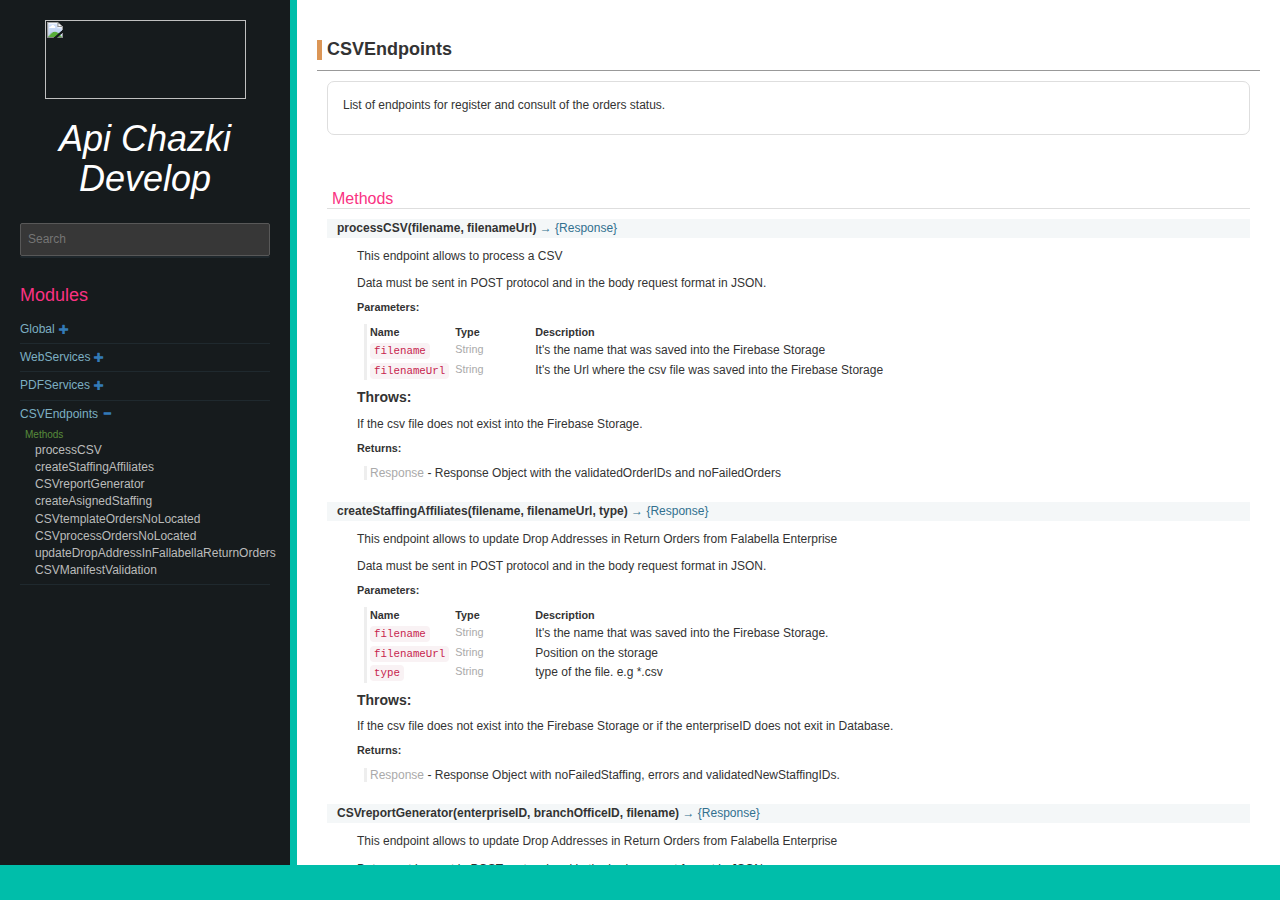
==== module-CSVEndpoints.html @ e9e4e04c "update documentation" ====
<!DOCTYPE html>
<html lang="en">
<head>
    <meta charset="utf-8">
    <title>Module: CSVEndpoints | Api Chazki Develop</title>

    <script src="scripts/prettify/prettify.js"> </script>
    <script src="scripts/prettify/lang-css.js"> </script>
    <!--[if lt IE 9]>
      <script src="//html5shiv.googlecode.com/svn/trunk/html5.js"></script>
    <![endif]-->
    <link type="text/css" rel="stylesheet" href="styles/bootstrap.min.css">
    <link type="text/css" rel="stylesheet" href="styles/prettify-jsdoc.css">
    <link type="text/css" rel="stylesheet" href="styles/prettify-tomorrow.css">
    <link type="text/css" rel="stylesheet" href="styles/tui-doc.css">

    
</head>
<body>
<nav class="lnb" id="lnb">
    <div class="logo" style="width: 201px; height: 79px">
        
            <img src="https://docs.chazki.com/images/logo.png" width="100%" height="100%">
        
    </div>
    <div class="title">
        <h1><a href="index.html" class="link">Api Chazki Develop</a></h1>
        
    </div>
    <div class="search-container" id="search-container">
        <input type="text" placeholder="Search">
        <ul></ul>
    </div>
    
    <div class="lnb-api hidden"><h3>Modules</h3><ul><li><a href="module-Global.html">Global</a><button type="button" class="hidden toggle-subnav btn btn-link">  <span class="glyphicon glyphicon-plus"></span></button><div class="hidden" id="module:Global_sub"><div class="member-type">Methods</div><ul class="inner"><li><a href="module-Global.html#~OrdersStatus">Orders Status</a></li><li><a href="module-Global.html#~WebHooksDocumentation">WebHooks Documentation</a></li></ul></div></li><li><a href="module-WebServices.html">WebServices</a><button type="button" class="hidden toggle-subnav btn btn-link">  <span class="glyphicon glyphicon-plus"></span></button><div class="hidden" id="module:WebServices_sub"><div class="member-type">Methods</div><ul class="inner"><li><a href="module-WebServices.html#~uploadClientOrders">uploadClientOrders</a></li><li><a href="module-WebServices.html#~fnTrackOrderChazkiPosition">fnTrackOrderChazkiPosition</a></li><li><a href="module-WebServices.html#~fnOrderHistorialPublic">fnOrderHistorialPublic</a></li><li><a href="module-WebServices.html#~fnOrderHistorialPrivate">fnOrderHistorialPrivate</a></li><li><a href="module-WebServices.html#~fnOrderImages">fnOrderImages</a></li></ul></div></li><li><a href="module-PDFServices.html">PDFServices</a><button type="button" class="hidden toggle-subnav btn btn-link">  <span class="glyphicon glyphicon-plus"></span></button><div class="hidden" id="module:PDFServices_sub"><div class="member-type">Methods</div><ul class="inner"><li><a href="module-PDFServices.html#~createPDFByOrders">createPDFByOrders</a></li></ul></div></li><li><a href="module-CSVEndpoints.html">CSVEndpoints</a><button type="button" class="hidden toggle-subnav btn btn-link">  <span class="glyphicon glyphicon-plus"></span></button><div class="hidden" id="module:CSVEndpoints_sub"><div class="member-type">Methods</div><ul class="inner"><li><a href="module-CSVEndpoints.html#~processCSV">processCSV</a></li><li><a href="module-CSVEndpoints.html#~createStaffingAffiliates">createStaffingAffiliates</a></li><li><a href="module-CSVEndpoints.html#~CSVreportGenerator">CSVreportGenerator</a></li><li><a href="module-CSVEndpoints.html#~createAsignedStaffing">createAsignedStaffing</a></li><li><a href="module-CSVEndpoints.html#~CSVtemplateOrdersNoLocated">CSVtemplateOrdersNoLocated</a></li><li><a href="module-CSVEndpoints.html#~CSVprocessOrdersNoLocated">CSVprocessOrdersNoLocated</a></li><li><a href="module-CSVEndpoints.html#~updateDropAddressInFallabellaReturnOrders">updateDropAddressInFallabellaReturnOrders</a></li><li><a href="module-CSVEndpoints.html#~CSVManifestValidation">CSVManifestValidation</a></li></ul></div></li></ul></div>
</nav>
<div id="resizer"></div>

<div class="main" id="main">
    




<section>

<header>
    
        <h2>CSVEndpoints</h2>
        
            
        
    
</header>

<article>
    
        <div class="container-overview">
        
            
                <div class="description"><script type="text/javascript" src="https://unpkg.com/mermaid@7.1.0/dist/mermaid.min.js"></script><p>List of endpoints for register and consult of the orders status.</p></div>
            

            
                

<dt>
    
</dt>
<dd>

    

    

    

    

    

    

    

    

    

    

    

    


<dl class="details">

    

    

    

    

    

    

    

    

    

    

    

    

    

    

    
</dl>


    

</dd>

            
        
        </div>
    

    

    

    

    

    

    

    

    
        <h3 class="subsection-title">Methods</h3>

        <dl>
                

<dt>
    
        <h4 class="name" id="~processCSV">
            
                processCSV<span class="signature">(filename, filenameUrl)</span><span class="type-signature"> &rarr; {Response}</span>
                
            
        </h4>

        
    
</dt>
<dd>

    
    <div class="description">
        <script type="text/javascript" src="https://unpkg.com/mermaid@7.1.0/dist/mermaid.min.js"></script><p>This endpoint allows to process a CSV</p>
<p>Data must be sent in POST protocol and in the body request format in JSON.</p>
    </div>
    

    

    

    

    
    <div class="container-params">
        <h5>Parameters:</h5>
        
<table class="params">
    <thead>
    <tr>
        
        <th>Name</th>
        

        <th>Type</th>

        

        

        <th class="last">Description</th>
    </tr>
    </thead>

    <tbody>
    

        <tr>
            
                <td class="name"><code>filename</code></td>
            

            <td class="type">
            
                
<span class="param-type">String</span>


            
            </td>

            

            

            <td class="description last"><p>It's the name that was saved into the Firebase Storage</p></td>
        </tr>

    

        <tr>
            
                <td class="name"><code>filenameUrl</code></td>
            

            <td class="type">
            
                
<span class="param-type">String</span>


            
            </td>

            

            

            <td class="description last"><p>It's the Url where the csv file was saved into the Firebase Storage</p></td>
        </tr>

    
    </tbody>
</table>

    </div>
    

    

    

    

    

    
    <h5>Throws:</h5>
    
            

    <div class="param-desc">
    
        <p>If the csv file does not exist into the Firebase Storage.</p>
    
    </div>


        

    
    <div class="container-returns">
        <h5>Returns:</h5>
        
                



<span class="param-type">Response</span>





- <p>Response Object with the validatedOrderIDs and noFailedOrders</p>




            
    </div>
    

    


<dl class="details">

    

    

    

    

    

    

    

    

    

    

    

    

    

    

    
</dl>


    

</dd>

            
                

<dt>
    
        <h4 class="name" id="~createStaffingAffiliates">
            
                createStaffingAffiliates<span class="signature">(filename, filenameUrl, type)</span><span class="type-signature"> &rarr; {Response}</span>
                
            
        </h4>

        
    
</dt>
<dd>

    
    <div class="description">
        <script type="text/javascript" src="https://unpkg.com/mermaid@7.1.0/dist/mermaid.min.js"></script><p>This endpoint allows to update Drop Addresses in Return Orders from Falabella Enterprise</p>
<p>Data must be sent in POST protocol and in the body request format in JSON.</p>
    </div>
    

    

    

    

    
    <div class="container-params">
        <h5>Parameters:</h5>
        
<table class="params">
    <thead>
    <tr>
        
        <th>Name</th>
        

        <th>Type</th>

        

        

        <th class="last">Description</th>
    </tr>
    </thead>

    <tbody>
    

        <tr>
            
                <td class="name"><code>filename</code></td>
            

            <td class="type">
            
                
<span class="param-type">String</span>


            
            </td>

            

            

            <td class="description last"><p>It's the name that was saved into the Firebase Storage.</p></td>
        </tr>

    

        <tr>
            
                <td class="name"><code>filenameUrl</code></td>
            

            <td class="type">
            
                
<span class="param-type">String</span>


            
            </td>

            

            

            <td class="description last"><p>Position on the storage</p></td>
        </tr>

    

        <tr>
            
                <td class="name"><code>type</code></td>
            

            <td class="type">
            
                
<span class="param-type">String</span>


            
            </td>

            

            

            <td class="description last"><p>type of the file. e.g *.csv</p></td>
        </tr>

    
    </tbody>
</table>

    </div>
    

    

    

    

    

    
    <h5>Throws:</h5>
    
            

    <div class="param-desc">
    
        <p>If the csv file does not exist into the Firebase Storage or if the enterpriseID does not exit in Database.</p>
    
    </div>


        

    
    <div class="container-returns">
        <h5>Returns:</h5>
        
                



<span class="param-type">Response</span>





- <p>Response Object with noFailedStaffing, errors and validatedNewStaffingIDs.</p>




            
    </div>
    

    


<dl class="details">

    

    

    

    

    

    

    

    

    

    

    

    

    

    

    
</dl>


    

</dd>

            
                

<dt>
    
        <h4 class="name" id="~CSVreportGenerator">
            
                CSVreportGenerator<span class="signature">(enterpriseID, branchOfficeID, filename)</span><span class="type-signature"> &rarr; {Response}</span>
                
            
        </h4>

        
    
</dt>
<dd>

    
    <div class="description">
        <script type="text/javascript" src="https://unpkg.com/mermaid@7.1.0/dist/mermaid.min.js"></script><p>This endpoint allows to update Drop Addresses in Return Orders from Falabella Enterprise</p>
<p>Data must be sent in POST protocol and in the body request format in JSON.</p>
    </div>
    

    

    

    

    
    <div class="container-params">
        <h5>Parameters:</h5>
        
<table class="params">
    <thead>
    <tr>
        
        <th>Name</th>
        

        <th>Type</th>

        

        

        <th class="last">Description</th>
    </tr>
    </thead>

    <tbody>
    

        <tr>
            
                <td class="name"><code>enterpriseID</code></td>
            

            <td class="type">
            
                
<span class="param-type">string</span>


            
            </td>

            

            

            <td class="description last"></td>
        </tr>

    

        <tr>
            
                <td class="name"><code>branchOfficeID</code></td>
            

            <td class="type">
            
                
<span class="param-type">String</span>


            
            </td>

            

            

            <td class="description last"></td>
        </tr>

    

        <tr>
            
                <td class="name"><code>filename</code></td>
            

            <td class="type">
            
                
<span class="param-type">String</span>


            
            </td>

            

            

            <td class="description last"><p>It's the name that was saved into the Firebase Storage.</p></td>
        </tr>

    
    </tbody>
</table>

    </div>
    

    

    

    

    

    
    <h5>Throws:</h5>
    
            

    <div class="param-desc">
    
        <p>If the csv file does not exist into the Firebase Storage or if the enterpriseID does not exit in Database.</p>
    
    </div>


        

    
    <div class="container-returns">
        <h5>Returns:</h5>
        
                



<span class="param-type">Response</span>





- <p>Response Object with contents and errors attributes.</p>




            
    </div>
    

    


<dl class="details">

    

    

    

    

    

    

    

    

    

    

    

    

    

    

    
</dl>


    
        <h5>Example</h5>
        
        <p class="code-caption"> Parameters sent inside the request body in JSON format</p>
    
    <pre class="prettyprint"><code>Parameters
{
     "idReport": "liquidationReport",
     "argsQuery":
       "startDate":"2020-11-01",
       "endDate":"2020-11-20",
       "enterprisesIDs": [3],
       "servicesIDs": [1,3,2,4,5,6,7],
       "statesIDsOrders": [176],
       "liquidationStatesIDs": [201]
     },
     "emailSendInfo": {
       "emails": ["anthony@chazki.com","antho.orr@gmail.com"],
       "subject": "Reporte de Liquidaciones"
     }
}
{
       "idReport": "affiliatesReport",
       "argsQuery":{
           "name": "",
           "documentNumber": "123",
           "dateExpirationLicence":"",
           "categoryVehicleID":[37,38],
           "statusAffiliateID": [83],
           "preAffiliate": false
           "userIDs": ["",""]
       },
       "emailSendInfo": {
           "emails": ["anthony@chazki.com"],
           "subject": "Reporte de afiliados"
       }
}
{
       "idReport": "serviceReport",
       "argsQuery":{
           "typeID":3,
           "packageSizeIDs":[1],
           "serviceIDs": [1,2,3]
       }
}</code></pre>

    

</dd>

            
                

<dt>
    
        <h4 class="name" id="~createAsignedStaffing">
            
                createAsignedStaffing<span class="signature">(enterpriseID, branchOfficeID, filename)</span><span class="type-signature"> &rarr; {Response}</span>
                
            
        </h4>

        
    
</dt>
<dd>

    
    <div class="description">
        <script type="text/javascript" src="https://unpkg.com/mermaid@7.1.0/dist/mermaid.min.js"></script><p>This endpoint allows to update Drop Addresses in Return Orders from Falabella Enterprise</p>
<p>Data must be sent in POST protocol and in the body request format in JSON.</p>
    </div>
    

    

    

    

    
    <div class="container-params">
        <h5>Parameters:</h5>
        
<table class="params">
    <thead>
    <tr>
        
        <th>Name</th>
        

        <th>Type</th>

        

        

        <th class="last">Description</th>
    </tr>
    </thead>

    <tbody>
    

        <tr>
            
                <td class="name"><code>enterpriseID</code></td>
            

            <td class="type">
            
                
<span class="param-type">string</span>


            
            </td>

            

            

            <td class="description last"></td>
        </tr>

    

        <tr>
            
                <td class="name"><code>branchOfficeID</code></td>
            

            <td class="type">
            
                
<span class="param-type">String</span>


            
            </td>

            

            

            <td class="description last"></td>
        </tr>

    

        <tr>
            
                <td class="name"><code>filename</code></td>
            

            <td class="type">
            
                
<span class="param-type">String</span>


            
            </td>

            

            

            <td class="description last"><p>It's the name that was saved into the Firebase Storage.</p></td>
        </tr>

    
    </tbody>
</table>

    </div>
    

    

    

    

    

    
    <h5>Throws:</h5>
    
            

    <div class="param-desc">
    
        <p>If the csv file does not exist into the Firebase Storage or if the enterpriseID does not exit in Database.</p>
    
    </div>


        

    
    <div class="container-returns">
        <h5>Returns:</h5>
        
                



<span class="param-type">Response</span>





- <p>Response Object with contents and errors attributes.</p>




            
    </div>
    

    


<dl class="details">

    

    

    

    

    

    

    

    

    

    

    

    

    

    

    
</dl>


    

</dd>

            
                

<dt>
    
        <h4 class="name" id="~CSVtemplateOrdersNoLocated">
            
                CSVtemplateOrdersNoLocated<span class="signature">(ordersIDs, filters, filename, filenameUrl, enterpriseID)</span><span class="type-signature"> &rarr; {Response}</span>
                
            
        </h4>

        
    
</dt>
<dd>

    
    <div class="description">
        <script type="text/javascript" src="https://unpkg.com/mermaid@7.1.0/dist/mermaid.min.js"></script><p>This endpoint allows to update Drop Addresses in Return Orders from Falabella Enterprise</p>
<p>Data must be sent in POST protocol and in the body request format in JSON.</p>
    </div>
    

    

    

    

    
    <div class="container-params">
        <h5>Parameters:</h5>
        
<table class="params">
    <thead>
    <tr>
        
        <th>Name</th>
        

        <th>Type</th>

        

        

        <th class="last">Description</th>
    </tr>
    </thead>

    <tbody>
    

        <tr>
            
                <td class="name"><code>ordersIDs</code></td>
            

            <td class="type">
            
                
<span class="param-type">String</span>


            
            </td>

            

            

            <td class="description last"><p>send if you don't have a filename csv</p></td>
        </tr>

    

        <tr>
            
                <td class="name"><code>filters</code></td>
            

            <td class="type">
            
                
<span class="param-type">Array.&lt;Object></span>


            
            </td>

            

            

            <td class="description last"><p>Object that contains filters to find Orders No located</p>
                <h6>Properties</h6>
                
<table class="params">
    <thead>
    <tr>
        
        <th>Name</th>
        

        <th>Type</th>

        
        <th>Attributes</th>
        

        

        <th class="last">Description</th>
    </tr>
    </thead>

    <tbody>
    

        <tr>
            
                <td class="name"><code>enterpriseID</code></td>
            

            <td class="type">
            
                
<span class="param-type">Array.&lt;String></span>


            
            </td>

            
                <td class="attributes">
                
                    &lt;optional><br>
                

                

                
                </td>
            

            

            <td class="description last"></td>
        </tr>

    

        <tr>
            
                <td class="name"><code>trackCode</code></td>
            

            <td class="type">
            
                
<span class="param-type">Array.&lt;String></span>


            
            </td>

            
                <td class="attributes">
                
                    &lt;optional><br>
                

                

                
                </td>
            

            

            <td class="description last"></td>
        </tr>

    

        <tr>
            
                <td class="name"><code>cityID</code></td>
            

            <td class="type">
            
                
<span class="param-type">Array.&lt;String></span>


            
            </td>

            
                <td class="attributes">
                
                    &lt;optional><br>
                

                

                
                </td>
            

            

            <td class="description last"></td>
        </tr>

    

        <tr>
            
                <td class="name"><code>rangeDate</code></td>
            

            <td class="type">
            
                
<span class="param-type">Array.&lt;String></span>


            
            </td>

            
                <td class="attributes">
                
                    &lt;optional><br>
                

                

                
                </td>
            

            

            <td class="description last"></td>
        </tr>

    
    </tbody>
</table>

            </td>
        </tr>

    

        <tr>
            
                <td class="name"><code>filename</code></td>
            

            <td class="type">
            
                
<span class="param-type">String</span>


            
            </td>

            

            

            <td class="description last"><p>It's the name that was saved into the Firebase Storage.</p></td>
        </tr>

    

        <tr>
            
                <td class="name"><code>filenameUrl</code></td>
            

            <td class="type">
            
                
<span class="param-type">String</span>


            
            </td>

            

            

            <td class="description last"><p>Position on the storage</p></td>
        </tr>

    

        <tr>
            
                <td class="name"><code>enterpriseID</code></td>
            

            <td class="type">
            
                
<span class="param-type">String</span>


            
            </td>

            

            

            <td class="description last"><p>It's the enterprise identificator as a known code.</p></td>
        </tr>

    
    </tbody>
</table>

    </div>
    

    

    

    

    

    
    <h5>Throws:</h5>
    
            

    <div class="param-desc">
    
        <p>If the csv file does not exist into the Firebase Storage or if the enterpriseID does not exit in Database.</p>
    
    </div>


        

    
    <div class="container-returns">
        <h5>Returns:</h5>
        
                



<span class="param-type">Response</span>





- <p>Response Object with an urlTemplate field and status response.</p>




            
    </div>
    

    


<dl class="details">

    

    

    

    

    

    

    

    

    

    

    

    

    

    

    
</dl>


    

</dd>

            
                

<dt>
    
        <h4 class="name" id="~CSVprocessOrdersNoLocated">
            
                CSVprocessOrdersNoLocated<span class="signature">(ordersIDs, filters, filename, filenameUrl, enterpriseID)</span><span class="type-signature"> &rarr; {Response}</span>
                
            
        </h4>

        
    
</dt>
<dd>

    
    <div class="description">
        <script type="text/javascript" src="https://unpkg.com/mermaid@7.1.0/dist/mermaid.min.js"></script><p>This endpoint allows to update Drop Addresses in Return Orders from Falabella Enterprise</p>
<p>Data must be sent in POST protocol and in the body request format in JSON.</p>
    </div>
    

    

    

    

    
    <div class="container-params">
        <h5>Parameters:</h5>
        
<table class="params">
    <thead>
    <tr>
        
        <th>Name</th>
        

        <th>Type</th>

        

        

        <th class="last">Description</th>
    </tr>
    </thead>

    <tbody>
    

        <tr>
            
                <td class="name"><code>ordersIDs</code></td>
            

            <td class="type">
            
                
<span class="param-type">String</span>


            
            </td>

            

            

            <td class="description last"><p>send if you don't have a filename csv</p></td>
        </tr>

    

        <tr>
            
                <td class="name"><code>filters</code></td>
            

            <td class="type">
            
                
<span class="param-type">Array.&lt;Object></span>


            
            </td>

            

            

            <td class="description last"><p>Object that contains filters to find Orders No located</p>
                <h6>Properties</h6>
                
<table class="params">
    <thead>
    <tr>
        
        <th>Name</th>
        

        <th>Type</th>

        
        <th>Attributes</th>
        

        

        <th class="last">Description</th>
    </tr>
    </thead>

    <tbody>
    

        <tr>
            
                <td class="name"><code>enterpriseID</code></td>
            

            <td class="type">
            
                
<span class="param-type">Array.&lt;String></span>


            
            </td>

            
                <td class="attributes">
                
                    &lt;optional><br>
                

                

                
                </td>
            

            

            <td class="description last"></td>
        </tr>

    

        <tr>
            
                <td class="name"><code>trackCode</code></td>
            

            <td class="type">
            
                
<span class="param-type">Array.&lt;String></span>


            
            </td>

            
                <td class="attributes">
                
                    &lt;optional><br>
                

                

                
                </td>
            

            

            <td class="description last"></td>
        </tr>

    

        <tr>
            
                <td class="name"><code>cityID</code></td>
            

            <td class="type">
            
                
<span class="param-type">Array.&lt;String></span>


            
            </td>

            
                <td class="attributes">
                
                    &lt;optional><br>
                

                

                
                </td>
            

            

            <td class="description last"></td>
        </tr>

    

        <tr>
            
                <td class="name"><code>rangeDate</code></td>
            

            <td class="type">
            
                
<span class="param-type">Array.&lt;String></span>


            
            </td>

            
                <td class="attributes">
                
                    &lt;optional><br>
                

                

                
                </td>
            

            

            <td class="description last"></td>
        </tr>

    
    </tbody>
</table>

            </td>
        </tr>

    

        <tr>
            
                <td class="name"><code>filename</code></td>
            

            <td class="type">
            
                
<span class="param-type">String</span>


            
            </td>

            

            

            <td class="description last"><p>It's the name that was saved into the Firebase Storage.</p></td>
        </tr>

    

        <tr>
            
                <td class="name"><code>filenameUrl</code></td>
            

            <td class="type">
            
                
<span class="param-type">String</span>


            
            </td>

            

            

            <td class="description last"><p>Position on the storage</p></td>
        </tr>

    

        <tr>
            
                <td class="name"><code>enterpriseID</code></td>
            

            <td class="type">
            
                
<span class="param-type">String</span>


            
            </td>

            

            

            <td class="description last"><p>It's the enterprise identificator as a known code.</p></td>
        </tr>

    
    </tbody>
</table>

    </div>
    

    

    

    

    

    
    <h5>Throws:</h5>
    
            

    <div class="param-desc">
    
        <p>If the csv file does not exist into the Firebase Storage or if the enterpriseID does not exit in Database.</p>
    
    </div>


        

    
    <div class="container-returns">
        <h5>Returns:</h5>
        
                



<span class="param-type">Response</span>





- <p>Response Object with an array that contains ordersCreatedID and noFailedOrders.</p>




            
    </div>
    

    


<dl class="details">

    

    

    

    

    

    

    

    

    

    

    

    

    

    

    
</dl>


    

</dd>

            
                

<dt>
    
        <h4 class="name" id="~updateDropAddressInFallabellaReturnOrders">
            
                updateDropAddressInFallabellaReturnOrders<span class="signature">(filename, filenameUrl)</span><span class="type-signature"> &rarr; {Response}</span>
                
            
        </h4>

        
    
</dt>
<dd>

    
    <div class="description">
        <script type="text/javascript" src="https://unpkg.com/mermaid@7.1.0/dist/mermaid.min.js"></script><p>This endpoint allows to update Drop Addresses in Return Orders from Falabella Enterprise</p>
<p>Data must be sent in POST protocol and in the body request format in JSON.  The csv file must had been saved with an extra column as &quot;CODIGO ALMACEN&quot; so the BranchCode.</p>
    </div>
    

    

    

    

    
    <div class="container-params">
        <h5>Parameters:</h5>
        
<table class="params">
    <thead>
    <tr>
        
        <th>Name</th>
        

        <th>Type</th>

        

        

        <th class="last">Description</th>
    </tr>
    </thead>

    <tbody>
    

        <tr>
            
                <td class="name"><code>filename</code></td>
            

            <td class="type">
            
                
<span class="param-type">String</span>


            
            </td>

            

            

            <td class="description last"><p>It's the name that was saved into the Firebase Storage.</p></td>
        </tr>

    

        <tr>
            
                <td class="name"><code>filenameUrl</code></td>
            

            <td class="type">
            
                
<span class="param-type">String</span>


            
            </td>

            

            

            <td class="description last"><p>Position on the storage</p></td>
        </tr>

    
    </tbody>
</table>

    </div>
    

    

    

    

    

    
    <h5>Throws:</h5>
    
            

    <div class="param-desc">
    
        <p>If the csv file does not exist into the Firebase Storage.</p>
    
    </div>


        

    
    <div class="container-returns">
        <h5>Returns:</h5>
        
                



<span class="param-type">Response</span>





- <p>Response Object with an array with validatedOrderTrackCodes and the number of the ordersUpdated</p>




            
    </div>
    

    


<dl class="details">

    

    

    

    

    

    

    

    

    

    

    

    

    

    

    
</dl>


    

</dd>

            
                

<dt>
    
        <h4 class="name" id="~CSVManifestValidation">
            
                CSVManifestValidation<span class="signature">(filename, filenameUrl, enterpriseID)</span><span class="type-signature"> &rarr; {Response}</span>
                
            
        </h4>

        
    
</dt>
<dd>

    
    <div class="description">
        <script type="text/javascript" src="https://unpkg.com/mermaid@7.1.0/dist/mermaid.min.js"></script><p>This endpoint allows to update Drop Addresses in Return Orders from Falabella Enterprise</p>
<p>Data must be sent in POST protocol and in the body request format in JSON.</p>
    </div>
    

    

    

    

    
    <div class="container-params">
        <h5>Parameters:</h5>
        
<table class="params">
    <thead>
    <tr>
        
        <th>Name</th>
        

        <th>Type</th>

        

        

        <th class="last">Description</th>
    </tr>
    </thead>

    <tbody>
    

        <tr>
            
                <td class="name"><code>filename</code></td>
            

            <td class="type">
            
                
<span class="param-type">String</span>


            
            </td>

            

            

            <td class="description last"><p>It's the name that was saved into the Firebase Storage.</p></td>
        </tr>

    

        <tr>
            
                <td class="name"><code>filenameUrl</code></td>
            

            <td class="type">
            
                
<span class="param-type">String</span>


            
            </td>

            

            

            <td class="description last"><p>Position on the storage</p></td>
        </tr>

    

        <tr>
            
                <td class="name"><code>enterpriseID</code></td>
            

            <td class="type">
            
                
<span class="param-type">String</span>


            
            </td>

            

            

            <td class="description last"><p>It's the enterprise identificator know as an known code</p></td>
        </tr>

    
    </tbody>
</table>

    </div>
    

    

    

    

    

    
    <h5>Throws:</h5>
    
            

    <div class="param-desc">
    
        <p>If the csv file does not exist into the Firebase Storage or if the enterpriseID does not exit in Database</p>
    
    </div>


        

    
    <div class="container-returns">
        <h5>Returns:</h5>
        
                



<span class="param-type">Response</span>





- <p>Response Object with an array with validatedOrderTrackCodes and the number of the ordersUpdated</p>




            
    </div>
    

    


<dl class="details">

    

    

    

    

    

    

    

    

    

    

    

    

    

    

    
</dl>


    

</dd>

            </dl>
    

    

    
</article>

</section>




</div>

<footer>
    <div class="footer-text"> </div>
</footer>
<script>prettyPrint();</script>
<script src="scripts/jquery.min.js"></script>
<script src="scripts/tui-doc.js"></script>
<script src="scripts/linenumber.js"></script>

    <script>
        var id = 'module:CSVEndpoints_sub'.replace(/"/g, '_');
        var selectedApi = document.getElementById(id); // do not use jquery selector
        var $selectedApi = $(selectedApi);

        $selectedApi.removeClass('hidden');
        $selectedApi.parent().find('.glyphicon').removeClass('glyphicon-plus').addClass('glyphicon-minus');
        showLnbApi();
    </script>

</body>
</html>
---- styles/prettify-jsdoc.css ----
/* JSDoc prettify.js theme */

/* plain text */
.pln {
  color: #000000;
  font-weight: normal;
  font-style: normal;
}

/* string content */
.str {
  color: #006400;
  font-weight: normal;
  font-style: normal;
}

/* a keyword */
.kwd {
  color: #000000;
  font-weight: bold;
  font-style: normal;
}

/* a comment */
.com {
  font-weight: normal;
  font-style: italic;
}

/* a type name */
.typ {
  color: #000000;
  font-weight: normal;
  font-style: normal;
}

/* a literal value */
.lit {
  color: #006400;
  font-weight: normal;
  font-style: normal;
}

/* punctuation */
.pun {
  color: #000000;
  font-weight: bold;
  font-style: normal;
}

/* lisp open bracket */
.opn {
  color: #000000;
  font-weight: bold;
  font-style: normal;
}

/* lisp close bracket */
.clo {
  color: #000000;
  font-weight: bold;
  font-style: normal;
}

/* a markup tag name */
.tag {
  color: #006400;
  font-weight: normal;
  font-style: normal;
}

/* a markup attribute name */
.atn {
  color: #006400;
  font-weight: normal;
  font-style: normal;
}

/* a markup attribute value */
.atv {
  color: #006400;
  font-weight: normal;
  font-style: normal;
}

/* a declaration */
.dec {
  color: #000000;
  font-weight: bold;
  font-style: normal;
}

/* a variable name */
.var {
  color: #000000;
  font-weight: normal;
  font-style: normal;
}

/* a function name */
.fun {
  color: #000000;
  font-weight: bold;
  font-style: normal;
}

/* Specify class=linenums on a pre to get line numbering */
ol.linenums {
  margin-top: 0;
  margin-bottom: 0;
}
---- styles/prettify-tomorrow.css ----
/* Tomorrow Theme */
/* Original theme - https://github.com/chriskempson/tomorrow-theme */
/* Pretty printing styles. Used with prettify.js. */
/* SPAN elements with the classes below are added by prettyprint. */
/* plain text */
.pln {
  color: #4d4d4c; }

@media screen {
  /* string content */
  .str {
    color: #718c00; }

  /* a keyword */
  .kwd {
    color: #8959a8; }

  /* a comment */
  .com {
    color: #8e908c; }

  /* a type name */
  .typ {
    color: #4271ae; }

  /* a literal value */
  .lit {
    color: #f5871f; }

  /* punctuation */
  .pun {
    color: #4d4d4c; }

  /* lisp open bracket */
  .opn {
    color: #4d4d4c; }

  /* lisp close bracket */
  .clo {
    color: #4d4d4c; }

  /* a markup tag name */
  .tag {
    color: #c82829; }

  /* a markup attribute name */
  .atn {
    color: #f5871f; }

  /* a markup attribute value */
  .atv {
    color: #3e999f; }

  /* a declaration */
  .dec {
    color: #f5871f; }

  /* a variable name */
  .var {
    color: #c82829; }

  /* a function name */
  .fun {
    color: #4271ae; } }
/* Use higher contrast and text-weight for printable form. */
@media print, projection {
  .str {
    color: #060; }

  .kwd {
    color: #006;
    font-weight: bold; }

  .com {
    color: #600;
    font-style: italic; }

  .typ {
    color: #404;
    font-weight: bold; }

  .lit {
    color: #044; }

  .pun, .opn, .clo {
    color: #440; }

  .tag {
    color: #006;
    font-weight: bold; }

  .atn {
    color: #404; }

  .atv {
    color: #060; } }
/* Style */
/*
pre.prettyprint {
  background: white;
  font-family: Consolas, Monaco, 'Andale Mono', monospace;
  font-size: 12px;
  line-height: 1.5;
  border: 1px solid #ccc;
  padding: 10px; }
*/

/* Specify class=linenums on a pre to get line numbering */
ol.linenums {
  margin-top: 0;
  margin-bottom: 0; }

/* IE indents via margin-left */
li.L0,
li.L1,
li.L2,
li.L3,
li.L4,
li.L5,
li.L6,
li.L7,
li.L8,
li.L9 {
  /* */ }

/* Alternate shading for lines */
li.L1,
li.L3,
li.L5,
li.L7,
li.L9 {
  /* */ }
---- styles/tui-doc.css ----
body {
    font-size: 12px;
    font-family: Helvetica Neue, Helvetica, Arial, Malgun gothic, '돋움', AppleSDGothicNeo;
}
ul, ol, li {list-style:none; padding-left:0; margin-left:0;}

/* Navigation - LNB */
.lnb {
    width: 290px;
    position: absolute;
    bottom: 30px;
    top: 0;
    overflow: auto;
    left: 0;
    background-color: #161b1d;
    padding: 0 20px;
}
.lnb .logo {
    height: 13px;
    margin: 20px auto 0;
}
.lnb .title {
    text-align: center;
    padding: 0 0 15px;
}
.lnb .title .link {
    color: #fff;
    font-style: italic;
}
.lnb h3 {
    font-size: 1.5em;
    color: #fa3282;
}
.lnb h3 a {
    color: #fa3282;
}
.lnb h3 a:hover {
    color: #9a3282;
}
.lnb .lnb-api li,
.lnb .lnb-examples li {
    padding-top: 5px;
    padding-bottom: 5px;
    border-bottom: 1px solid #1f292e;
}
.lnb .lnb-api h3 a {
    color: #fa3282;
}
.lnb .lnb-api h3 a:hover {
    color: #fa3282;
    text-decoration: underline;
}
.lnb .lnb-api a,
.lnb .lnb-examples a {
    color: #7cafc2;
}
.lnb .lnb-api a:hover,
.lnb .lnb-examples a:hover {
    color: #a3cfdf;
}
.lnb .lnb-api .toggle-subnav {
    padding: 0 3px;
    margin-bottom: 0;
}
.lnb .lnb-api .toggle-subnav:focus {
    outline: 0;
}
.lnb .lnb-api .toggle-subnav {
    font-size: 10px;
}
.lnb .member-type {
    margin-top: 5px;
    margin-left: 5px;
    color: #568c3b;
    font-weight: normal;
    font-size: 10px;
    cursor: text;
}
.lnb .inner li {
    margin-left: 15px;
    border-bottom: 0;
    padding-top: 0;
    padding-bottom: 0;
    color: #bbb;
}
.lnb .inner a {
    color: #bbb;
}
.lnb .inner a:hover {
    color: #eee;
}

.lnb .version {
    color: #aaa;
    font-size: 1.2em;
}

/* LNB-TAB */
.lnb-tab {
    text-align: center;
    text-decoration: none;
}
.lnb-tab li {
    display: inline-block;
    padding-top: 15px;
}
.lnb-tab li a {
    color: #aaa;
    font-size: 0.9em;
}
.lnb-tab li.selected a {
    color: #fff;
    font-size: 1em;
}
.lnb-tab li+li a h4:before {
    content: "\007C";
    display: inline-block;
    color: #999;
    padding: 0 10px;
}

/* MAIN-CONTENT */
.main {
    padding: 20px;
    left: 297px;
    right: 0;
    top: 0;
    bottom: 0;
    position: absolute;
    overflow: auto;
    margin-bottom: 35px;
}
.main article ol,
.main article ul {
    margin-left: 15px;
}
.main section header {
    padding-top: 0;
    border-bottom: 1px solid #999;
}
.main section header h2 {
    font-size:18px;
    font-weight:bold;
    padding-left : 5px;
    border-left: 5px solid #dc9656;
}
.main section article {
    padding: 10px;
}
.main section article .container-overview {
    padding: 15px 15px 0 15px;
    border: 1px solid #dedede;
    border-radius: 7px;
}
.main section article h3.subsection-title {
    font-size:16px;
    color: #fa3282;
    padding:35px 0 0 5px;
    border-bottom: 1px solid #dedede;
}
.main section article dl h4 {
    font-size: 12px;
    font-weight: bold;
}
.main section article dl h4 .signature {
    font-size: 9pt;
}
.main section article dl h4 .type-signature {
    font-size: 9pt;
    color: #31708f;
    font-weight: normal;
}
.main section article dl dt .name {
    padding: 3px 10px;
    background-color: #f4f7f8;
}
.main section article dl dd {
    padding: 0 30px;
}
.main section article dl dd h5{
    font-weight: bold;
}
.main section article .container-source {
    margin: -15px -15px 3px 0;
    font-weight: normal;
    font-size: 8pt;
    text-align: right;
    padding-right: 10px;
}
.main section article .container-returns {
    margin-bottom: 7px;
}
.main section article .container-returns span,
.main section article .container-params table {
    border-left: 3px solid #eee;
    margin-left: 7px;
    padding-left: 3px;
    margin-bottom: 5px;
}
.main section article .container-returns p {
    display: inline;
}
.main section article .container-properties h5,
.main section article .container-returns h5,
.main section article .container-params h5,
.main section article table th,
.main section article table td.type,
.main section article table td.attributes {
    font-family: Verdana, sans-serif;
    font-size: 90%;
}
.main section article table,
.main section article table th,
.main section article table td {
    font-family: Verdana, sans-serif;
    vertical-align: top;
    border: 0;
    padding: 1px 3px;
}
.main section article table td.name{
    max-width: 300px;
    min-width: 80px;
    word-break: break-all;
}
.main section article table td.type,
.main section article table td.attributes,
.main section article table td.default {
    max-width: 120px;
    min-width: 80px;
    word-break: break-all;
}
.main section article table td.type,
.main section article table td.attributes {
    color: #aaa;
}
.main section article table td p {
    padding: 0;
    margin: 0;
}
.main section article table td h6 {
    padding: 0 0 0 3px;
    margin: 3px 0 0 3px;
    font-size: 85%;
}
.main section article .container-properties table.props {
    margin-top: -3px;
}
.main .main-content article {
    padding:0;
}
.main .container-overview,
.main .main-datail {
    overflow: hidden;
}
.main .main-detail .tag-source {
    float:left;
    display:none;
}
.main .main-detail .tag-author {
    float:left;
}
.main .main-detail .tag-author a {
    color:#181818;
    font-size:11px;
    text-decoration:none;
}
.linenums li.selected {
    background: #faebd7;
}
.iinenums .number {
    color: #777;
    display: inline-block;
    width: 40px;
}

/* FOOTER */
footer {
    padding-top: 3px;
    line-height: 35px;
    height: 35px;
    position: fixed;
    width: 100%;
    bottom: 0;
    background-color: #00beaa;
    color: #ebf8ff;
    text-align: center;
}

/* README*/
.readme {
    font-size: 14px;
}
.readme p,
.readme ul,
.readme ol {
    padding: 3px 0 3px 5px;
}
.readme li {
    list-style: initial;
}
.readme img {
    max-width: 100%;
}
.readme h1 {
    font-size:24px;
    font-weight:normal;
    padding: 10px 0 5px 0;
    border-bottom: 1px solid #428bca;
}
.readme pre {
    margin: 15px 3px;
}
.readme li p {
    padding: 10px 0;
    color: #333;
}
.readme p a {
    color:#c7254e;
}
.readme h2 {
    padding-bottom: 3px;
    border-bottom: 1px solid #dedede;
    font-size: 22px;
}
.readme h3 {
    font-size: 20px;
    padding-bottom: 3px;
}

.readme h4 {
    font-size: 18px;
}
.readme h5 {
    font-size: 16px;
}
.readme h6 {
    font-size: 15px;
}
.readme table {
    margin: 5px 30px 20px;
}
.readme table th,
.readme table td {
    padding: 2px 20px 2px 5px;
    border-bottom: 1px solid #dedede;
}
.readme section header h2 {
    font-size:20px;
    padding-left:10px;
    border-left:5px solid #fa3282;
}
.readme section .container-overview {
    color:#333;
    border-radius: 2px;
    border:1px solid #dedede;
    padding:15px 15px 10px;
}
.readme section .container-overview .description {
    color:#666;
}
.readme section .container-overview dt {float:left; }
.readme section .container-overview dd {float:left; margin-left:10px; }
.readme blockquote {
    padding: inherit;
    margin: inherit;
    font-size: inherit;
    color: #777;
}

/* Search box */
.search-container {
    position: relative;
    padding-bottom: 10px;
}
.search-container input {
    padding: 7px;
    width: 100%;
    color: #aaa;
    border: 1px solid #585858;
    background-color: #373737;
    border-radius: 2px;
}
.search-container a {
    color: #fff;
}
.search-container strong {
    color: pink;
    font-weight: normal;
}
.search-container ul {
    font-size: 13px;
    position: absolute;
    width: 100%;
    background-color: #456e82;
    border: 1px solid #1f292e;
    border-radius: 0 0 2px 2px;
    opacity: 0.9;
    filter: alpha(opacity=90);
}
.search-container ul li {
    text-align: left;
    width: 100%;
    padding: 4px 0 4px 7px;
    overflow: hidden;
    border: 0;
    cursor: pointer;
}
.search-container ul li:hover,
.search-container ul li.highlight{
    background-color: #fff;
}
.search-container ul li:hover a,
.search-container ul li.highlight a {
    color: #1f292e;
    text-decoration: underline;
}
.search-container ul li:hover strong,
.search-container ul li.highlight strong {
    color: #ff4141;
}
.search-container ul li .group {
    font-size: 11px;
    color: #ccc;
    margin-left: 10px;
}
.search-container ul li:hover .group,
.search-container ul li.highlight .group {
    color: #777;
}

/* ETC */
.logo {
    width: 90px;
    vertical-align: initial;
}
.hidden {
    display: none;
}
.footer-text {
    padding-left: 3px;
    display: inline-block;
}
#example-nav {
    margin-top: 15px;
}
#resizer {
    width: 7px;
    position: fixed;
    left: 290px;
    height: 100%;
    background-color: #00beaa;
    cursor: col-resize;
}
span.param-type {
    color: #aaa;
}
pre.prettyprint {
    font-size: 0.9em;
    border-radius: 0;
}
span.icon {
    font-size: 8pt;
    border-radius: 3px;
    padding: 1px 2px;
}
span.icon.green {
    color: #3c763d;
    background-color: #dff0d8;
    border-color: #d6e9c6;
}
span.icon.blue {
    color: #31708f;
    background-color: #d9edf7;
    border-color: #bce8f1;
}
span.icon.yellow {
    color: #8a6d3b;
    background-color: #fcf8e3;
    border-color: #faebcc;
}
span.icon.red {
    color: #A94443;
    background-color: #f2dede;
    border-color: #ebccd1;
}
span.arrow {
    font-size: 8pt;
    padding-right: 5px;
}
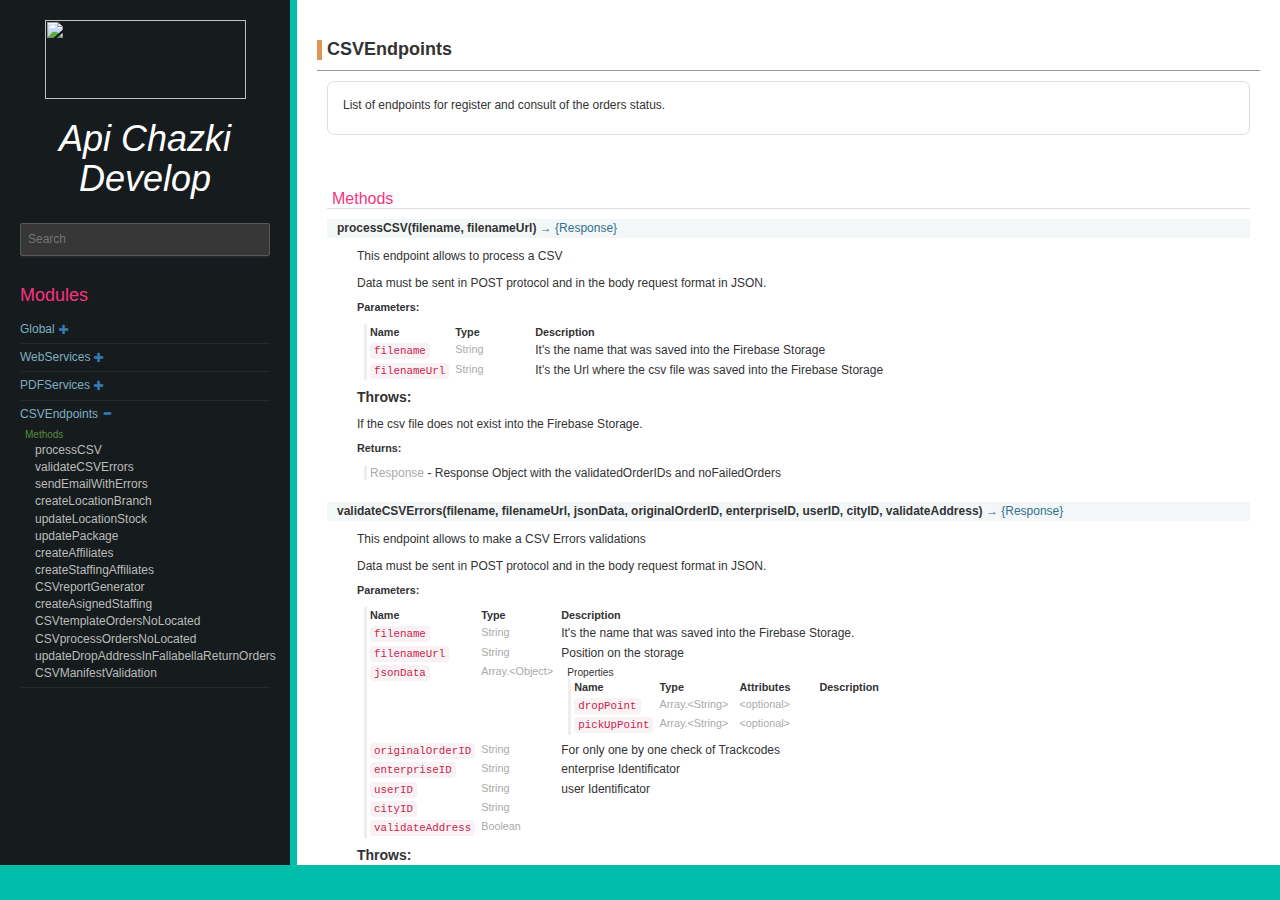
==== commit 2020a897: "update documentation" ====
--- a/module-CSVEndpoints.html
+++ b/module-CSVEndpoints.html
@@ -32,7 +32,7 @@
         <ul></ul>
     </div>
     
-    <div class="lnb-api hidden"><h3>Modules</h3><ul><li><a href="module-Global.html">Global</a><button type="button" class="hidden toggle-subnav btn btn-link">  <span class="glyphicon glyphicon-plus"></span></button><div class="hidden" id="module:Global_sub"><div class="member-type">Methods</div><ul class="inner"><li><a href="module-Global.html#~OrdersStatus">Orders Status</a></li><li><a href="module-Global.html#~WebHooksDocumentation">WebHooks Documentation</a></li></ul></div></li><li><a href="module-WebServices.html">WebServices</a><button type="button" class="hidden toggle-subnav btn btn-link">  <span class="glyphicon glyphicon-plus"></span></button><div class="hidden" id="module:WebServices_sub"><div class="member-type">Methods</div><ul class="inner"><li><a href="module-WebServices.html#~uploadClientOrders">uploadClientOrders</a></li><li><a href="module-WebServices.html#~fnTrackOrderChazkiPosition">fnTrackOrderChazkiPosition</a></li><li><a href="module-WebServices.html#~fnOrderHistorialPublic">fnOrderHistorialPublic</a></li><li><a href="module-WebServices.html#~fnOrderHistorialPrivate">fnOrderHistorialPrivate</a></li><li><a href="module-WebServices.html#~fnOrderImages">fnOrderImages</a></li></ul></div></li><li><a href="module-PDFServices.html">PDFServices</a><button type="button" class="hidden toggle-subnav btn btn-link">  <span class="glyphicon glyphicon-plus"></span></button><div class="hidden" id="module:PDFServices_sub"><div class="member-type">Methods</div><ul class="inner"><li><a href="module-PDFServices.html#~createPDFByOrders">createPDFByOrders</a></li></ul></div></li><li><a href="module-CSVEndpoints.html">CSVEndpoints</a><button type="button" class="hidden toggle-subnav btn btn-link">  <span class="glyphicon glyphicon-plus"></span></button><div class="hidden" id="module:CSVEndpoints_sub"><div class="member-type">Methods</div><ul class="inner"><li><a href="module-CSVEndpoints.html#~processCSV">processCSV</a></li><li><a href="module-CSVEndpoints.html#~createStaffingAffiliates">createStaffingAffiliates</a></li><li><a href="module-CSVEndpoints.html#~CSVreportGenerator">CSVreportGenerator</a></li><li><a href="module-CSVEndpoints.html#~createAsignedStaffing">createAsignedStaffing</a></li><li><a href="module-CSVEndpoints.html#~CSVtemplateOrdersNoLocated">CSVtemplateOrdersNoLocated</a></li><li><a href="module-CSVEndpoints.html#~CSVprocessOrdersNoLocated">CSVprocessOrdersNoLocated</a></li><li><a href="module-CSVEndpoints.html#~updateDropAddressInFallabellaReturnOrders">updateDropAddressInFallabellaReturnOrders</a></li><li><a href="module-CSVEndpoints.html#~CSVManifestValidation">CSVManifestValidation</a></li></ul></div></li></ul></div>
+    <div class="lnb-api hidden"><h3>Modules</h3><ul><li><a href="module-Global.html">Global</a><button type="button" class="hidden toggle-subnav btn btn-link">  <span class="glyphicon glyphicon-plus"></span></button><div class="hidden" id="module:Global_sub"><div class="member-type">Methods</div><ul class="inner"><li><a href="module-Global.html#~OrdersStatus">Orders Status</a></li><li><a href="module-Global.html#~WebHooksDocumentation">WebHooks Documentation</a></li></ul></div></li><li><a href="module-WebServices.html">WebServices</a><button type="button" class="hidden toggle-subnav btn btn-link">  <span class="glyphicon glyphicon-plus"></span></button><div class="hidden" id="module:WebServices_sub"><div class="member-type">Methods</div><ul class="inner"><li><a href="module-WebServices.html#~uploadClientOrders">uploadClientOrders</a></li><li><a href="module-WebServices.html#~fnTrackOrderChazkiPosition">fnTrackOrderChazkiPosition</a></li><li><a href="module-WebServices.html#~fnOrderHistorialPublic">fnOrderHistorialPublic</a></li><li><a href="module-WebServices.html#~fnOrderHistorialPrivate">fnOrderHistorialPrivate</a></li><li><a href="module-WebServices.html#~fnOrderImages">fnOrderImages</a></li></ul></div></li><li><a href="module-PDFServices.html">PDFServices</a><button type="button" class="hidden toggle-subnav btn btn-link">  <span class="glyphicon glyphicon-plus"></span></button><div class="hidden" id="module:PDFServices_sub"><div class="member-type">Methods</div><ul class="inner"><li><a href="module-PDFServices.html#~createPDFByOrders">createPDFByOrders</a></li></ul></div></li><li><a href="module-CSVEndpoints.html">CSVEndpoints</a><button type="button" class="hidden toggle-subnav btn btn-link">  <span class="glyphicon glyphicon-plus"></span></button><div class="hidden" id="module:CSVEndpoints_sub"><div class="member-type">Methods</div><ul class="inner"><li><a href="module-CSVEndpoints.html#~processCSV">processCSV</a></li><li><a href="module-CSVEndpoints.html#~validateCSVErrors">validateCSVErrors</a></li><li><a href="module-CSVEndpoints.html#~sendEmailWithErrors">sendEmailWithErrors</a></li><li><a href="module-CSVEndpoints.html#~createLocationBranch">createLocationBranch</a></li><li><a href="module-CSVEndpoints.html#~updateLocationStock">updateLocationStock</a></li><li><a href="module-CSVEndpoints.html#~updatePackage">updatePackage</a></li><li><a href="module-CSVEndpoints.html#~createAffiliates">createAffiliates</a></li><li><a href="module-CSVEndpoints.html#~createStaffingAffiliates">createStaffingAffiliates</a></li><li><a href="module-CSVEndpoints.html#~CSVreportGenerator">CSVreportGenerator</a></li><li><a href="module-CSVEndpoints.html#~createAsignedStaffing">createAsignedStaffing</a></li><li><a href="module-CSVEndpoints.html#~CSVtemplateOrdersNoLocated">CSVtemplateOrdersNoLocated</a></li><li><a href="module-CSVEndpoints.html#~CSVprocessOrdersNoLocated">CSVprocessOrdersNoLocated</a></li><li><a href="module-CSVEndpoints.html#~updateDropAddressInFallabellaReturnOrders">updateDropAddressInFallabellaReturnOrders</a></li><li><a href="module-CSVEndpoints.html#~CSVManifestValidation">CSVManifestValidation</a></li></ul></div></li></ul></div>
 </nav>
 <div id="resizer"></div>
 
@@ -350,9 +350,9 @@
 
 <dt>
     
-        <h4 class="name" id="~createStaffingAffiliates">
-            
-                createStaffingAffiliates<span class="signature">(filename, filenameUrl, type)</span><span class="type-signature"> &rarr; {Response}</span>
+        <h4 class="name" id="~validateCSVErrors">
+            
+                validateCSVErrors<span class="signature">(filename, filenameUrl, jsonData, originalOrderID, enterpriseID, userID, cityID, validateAddress)</span><span class="type-signature"> &rarr; {Response}</span>
                 
             
         </h4>
@@ -364,7 +364,7 @@
 
     
     <div class="description">
-        <script type="text/javascript" src="https://unpkg.com/mermaid@7.1.0/dist/mermaid.min.js"></script><p>This endpoint allows to update Drop Addresses in Return Orders from Falabella Enterprise</p>
+        <script type="text/javascript" src="https://unpkg.com/mermaid@7.1.0/dist/mermaid.min.js"></script><p>This endpoint allows to make a CSV Errors validations</p>
 <p>Data must be sent in POST protocol and in the body request format in JSON.</p>
     </div>
     
@@ -447,29 +447,237 @@
 
         <tr>
             
-                <td class="name"><code>type</code></td>
-            
-
-            <td class="type">
-            
-                
-<span class="param-type">String</span>
-
-
-            
-            </td>
-
-            
-
-            
-
-            <td class="description last"><p>type of the file. e.g *.csv</p></td>
+                <td class="name"><code>jsonData</code></td>
+            
+
+            <td class="type">
+            
+                
+<span class="param-type">Array.&lt;Object></span>
+
+
+            
+            </td>
+
+            
+
+            
+
+            <td class="description last">
+                <h6>Properties</h6>
+                
+<table class="params">
+    <thead>
+    <tr>
+        
+        <th>Name</th>
+        
+
+        <th>Type</th>
+
+        
+        <th>Attributes</th>
+        
+
+        
+
+        <th class="last">Description</th>
+    </tr>
+    </thead>
+
+    <tbody>
+    
+
+        <tr>
+            
+                <td class="name"><code>dropPoint</code></td>
+            
+
+            <td class="type">
+            
+                
+<span class="param-type">Array.&lt;String></span>
+
+
+            
+            </td>
+
+            
+                <td class="attributes">
+                
+                    &lt;optional><br>
+                
+
+                
+
+                
+                </td>
+            
+
+            
+
+            <td class="description last"></td>
+        </tr>
+
+    
+
+        <tr>
+            
+                <td class="name"><code>pickUpPoint</code></td>
+            
+
+            <td class="type">
+            
+                
+<span class="param-type">Array.&lt;String></span>
+
+
+            
+            </td>
+
+            
+                <td class="attributes">
+                
+                    &lt;optional><br>
+                
+
+                
+
+                
+                </td>
+            
+
+            
+
+            <td class="description last"></td>
         </tr>
 
     
     </tbody>
 </table>
 
+            </td>
+        </tr>
+
+    
+
+        <tr>
+            
+                <td class="name"><code>originalOrderID</code></td>
+            
+
+            <td class="type">
+            
+                
+<span class="param-type">String</span>
+
+
+            
+            </td>
+
+            
+
+            
+
+            <td class="description last"><p>For only one by one check of Trackcodes</p></td>
+        </tr>
+
+    
+
+        <tr>
+            
+                <td class="name"><code>enterpriseID</code></td>
+            
+
+            <td class="type">
+            
+                
+<span class="param-type">String</span>
+
+
+            
+            </td>
+
+            
+
+            
+
+            <td class="description last"><p>enterprise Identificator</p></td>
+        </tr>
+
+    
+
+        <tr>
+            
+                <td class="name"><code>userID</code></td>
+            
+
+            <td class="type">
+            
+                
+<span class="param-type">String</span>
+
+
+            
+            </td>
+
+            
+
+            
+
+            <td class="description last"><p>user Identificator</p></td>
+        </tr>
+
+    
+
+        <tr>
+            
+                <td class="name"><code>cityID</code></td>
+            
+
+            <td class="type">
+            
+                
+<span class="param-type">String</span>
+
+
+            
+            </td>
+
+            
+
+            
+
+            <td class="description last"></td>
+        </tr>
+
+    
+
+        <tr>
+            
+                <td class="name"><code>validateAddress</code></td>
+            
+
+            <td class="type">
+            
+                
+<span class="param-type">Boolean</span>
+
+
+            
+            </td>
+
+            
+
+            
+
+            <td class="description last"></td>
+        </tr>
+
+    
+    </tbody>
+</table>
+
     </div>
     
 
@@ -488,7 +696,7 @@
 
     <div class="param-desc">
     
-        <p>If the csv file does not exist into the Firebase Storage or if the enterpriseID does not exit in Database.</p>
+        <p>If the csv file does not exist into the Firebase Storage or the token was invalid.</p>
     
     </div>
 
@@ -509,7 +717,7 @@
 
 
 
-- <p>Response Object with noFailedStaffing, errors and validatedNewStaffingIDs.</p>
+- <p>Status response</p>
 
 
 
@@ -564,9 +772,9 @@
 
 <dt>
     
-        <h4 class="name" id="~CSVreportGenerator">
-            
-                CSVreportGenerator<span class="signature">(enterpriseID, branchOfficeID, filename)</span><span class="type-signature"> &rarr; {Response}</span>
+        <h4 class="name" id="~sendEmailWithErrors">
+            
+                sendEmailWithErrors<span class="signature">(originalOrderIDs, enterpriseID, emails)</span><span class="type-signature"> &rarr; {Response}</span>
                 
             
         </h4>
@@ -578,7 +786,1268 @@
 
     
     <div class="description">
-        <script type="text/javascript" src="https://unpkg.com/mermaid@7.1.0/dist/mermaid.min.js"></script><p>This endpoint allows to update Drop Addresses in Return Orders from Falabella Enterprise</p>
+        <script type="text/javascript" src="https://unpkg.com/mermaid@7.1.0/dist/mermaid.min.js"></script><p>This endpoint allows to send email with errors</p>
+<p>Data must be sent in POST protocol and in the body request format in JSON.</p>
+    </div>
+    
+
+    
+
+    
+
+    
+
+    
+    <div class="container-params">
+        <h5>Parameters:</h5>
+        
+<table class="params">
+    <thead>
+    <tr>
+        
+        <th>Name</th>
+        
+
+        <th>Type</th>
+
+        
+
+        
+
+        <th class="last">Description</th>
+    </tr>
+    </thead>
+
+    <tbody>
+    
+
+        <tr>
+            
+                <td class="name"><code>originalOrderIDs</code></td>
+            
+
+            <td class="type">
+            
+                
+<span class="param-type">String</span>
+
+
+            
+            </td>
+
+            
+
+            
+
+            <td class="description last"><p>Array of Original Orders Identificators</p></td>
+        </tr>
+
+    
+
+        <tr>
+            
+                <td class="name"><code>enterpriseID</code></td>
+            
+
+            <td class="type">
+            
+                
+<span class="param-type">String</span>
+
+
+            
+            </td>
+
+            
+
+            
+
+            <td class="description last"><p>enterprise Identificator</p></td>
+        </tr>
+
+    
+
+        <tr>
+            
+                <td class="name"><code>emails</code></td>
+            
+
+            <td class="type">
+            
+                
+<span class="param-type">String</span>
+
+
+            
+            </td>
+
+            
+
+            
+
+            <td class="description last"><p>array of emails</p></td>
+        </tr>
+
+    
+    </tbody>
+</table>
+
+    </div>
+    
+
+    
+
+    
+
+    
+
+    
+
+    
+    <h5>Throws:</h5>
+    
+            
+
+    <div class="param-desc">
+    
+        <p>If the csv file does not exist into the Firebase Storage or the token was invalid.</p>
+    
+    </div>
+
+
+        
+
+    
+    <div class="container-returns">
+        <h5>Returns:</h5>
+        
+                
+
+
+
+<span class="param-type">Response</span>
+
+
+
+
+
+- <p>Status response</p>
+
+
+
+
+            
+    </div>
+    
+
+    
+
+
+<dl class="details">
+
+    
+
+    
+
+    
+
+    
+
+    
+
+    
+
+    
+
+    
+
+    
+
+    
+
+    
+
+    
+
+    
+
+    
+
+    
+</dl>
+
+
+    
+
+</dd>
+
+            
+                
+
+<dt>
+    
+        <h4 class="name" id="~createLocationBranch">
+            
+                createLocationBranch<span class="signature">(filename, filenameUrl)</span><span class="type-signature"> &rarr; {Response}</span>
+                
+            
+        </h4>
+
+        
+    
+</dt>
+<dd>
+
+    
+    <div class="description">
+        <script type="text/javascript" src="https://unpkg.com/mermaid@7.1.0/dist/mermaid.min.js"></script><p>This endpoint allows to create a Location Branch</p>
+<p>Data must be sent in POST protocol and in the body request format in JSON.</p>
+    </div>
+    
+
+    
+
+    
+
+    
+
+    
+    <div class="container-params">
+        <h5>Parameters:</h5>
+        
+<table class="params">
+    <thead>
+    <tr>
+        
+        <th>Name</th>
+        
+
+        <th>Type</th>
+
+        
+
+        
+
+        <th class="last">Description</th>
+    </tr>
+    </thead>
+
+    <tbody>
+    
+
+        <tr>
+            
+                <td class="name"><code>filename</code></td>
+            
+
+            <td class="type">
+            
+                
+<span class="param-type">String</span>
+
+
+            
+            </td>
+
+            
+
+            
+
+            <td class="description last"><p>It's the name that was saved into the Firebase Storage.</p></td>
+        </tr>
+
+    
+
+        <tr>
+            
+                <td class="name"><code>filenameUrl</code></td>
+            
+
+            <td class="type">
+            
+                
+<span class="param-type">String</span>
+
+
+            
+            </td>
+
+            
+
+            
+
+            <td class="description last"><p>Position on the storage</p></td>
+        </tr>
+
+    
+    </tbody>
+</table>
+
+    </div>
+    
+
+    
+
+    
+
+    
+
+    
+
+    
+    <h5>Throws:</h5>
+    
+            
+
+    <div class="param-desc">
+    
+        <p>If the csv file does not exist into the Firebase Storage or the token was invalid.</p>
+    
+    </div>
+
+
+        
+
+    
+    <div class="container-returns">
+        <h5>Returns:</h5>
+        
+                
+
+
+
+<span class="param-type">Response</span>
+
+
+
+
+
+- <p>Response Object with validatedOrderIDs and errors array if exist.</p>
+
+
+
+
+            
+    </div>
+    
+
+    
+
+
+<dl class="details">
+
+    
+
+    
+
+    
+
+    
+
+    
+
+    
+
+    
+
+    
+
+    
+
+    
+
+    
+
+    
+
+    
+
+    
+
+    
+</dl>
+
+
+    
+
+</dd>
+
+            
+                
+
+<dt>
+    
+        <h4 class="name" id="~updateLocationStock">
+            
+                updateLocationStock<span class="signature">(filename, filenameUrl)</span><span class="type-signature"> &rarr; {Response}</span>
+                
+            
+        </h4>
+
+        
+    
+</dt>
+<dd>
+
+    
+    <div class="description">
+        <script type="text/javascript" src="https://unpkg.com/mermaid@7.1.0/dist/mermaid.min.js"></script><p>This endpoint allows to update the Location of Stock in Orders</p>
+<p>Data must be sent in POST protocol and in the body request format in JSON.</p>
+    </div>
+    
+
+    
+
+    
+
+    
+
+    
+    <div class="container-params">
+        <h5>Parameters:</h5>
+        
+<table class="params">
+    <thead>
+    <tr>
+        
+        <th>Name</th>
+        
+
+        <th>Type</th>
+
+        
+
+        
+
+        <th class="last">Description</th>
+    </tr>
+    </thead>
+
+    <tbody>
+    
+
+        <tr>
+            
+                <td class="name"><code>filename</code></td>
+            
+
+            <td class="type">
+            
+                
+<span class="param-type">String</span>
+
+
+            
+            </td>
+
+            
+
+            
+
+            <td class="description last"><p>It's the name that was saved into the Firebase Storage.</p></td>
+        </tr>
+
+    
+
+        <tr>
+            
+                <td class="name"><code>filenameUrl</code></td>
+            
+
+            <td class="type">
+            
+                
+<span class="param-type">String</span>
+
+
+            
+            </td>
+
+            
+
+            
+
+            <td class="description last"><p>Position on the storage</p></td>
+        </tr>
+
+    
+    </tbody>
+</table>
+
+    </div>
+    
+
+    
+
+    
+
+    
+
+    
+
+    
+    <h5>Throws:</h5>
+    
+            
+
+    <div class="param-desc">
+    
+        <p>If the csv file does not exist into the Firebase Storage or the token was invalid.</p>
+    
+    </div>
+
+
+        
+
+    
+    <div class="container-returns">
+        <h5>Returns:</h5>
+        
+                
+
+
+
+<span class="param-type">Response</span>
+
+
+
+
+
+- <p>Response Object with ordersUpdated and errors array if exist.</p>
+
+
+
+
+            
+    </div>
+    
+
+    
+
+
+<dl class="details">
+
+    
+
+    
+
+    
+
+    
+
+    
+
+    
+
+    
+
+    
+
+    
+
+    
+
+    
+
+    
+
+    
+
+    
+
+    
+</dl>
+
+
+    
+
+</dd>
+
+            
+                
+
+<dt>
+    
+        <h4 class="name" id="~updatePackage">
+            
+                updatePackage<span class="signature">(filename, filenameUrl, enterpriseID)</span><span class="type-signature"> &rarr; {Response}</span>
+                
+            
+        </h4>
+
+        
+    
+</dt>
+<dd>
+
+    
+    <div class="description">
+        <script type="text/javascript" src="https://unpkg.com/mermaid@7.1.0/dist/mermaid.min.js"></script><p>This endpoint allows to update a Package</p>
+<p>Data must be sent in POST protocol and in the body request format in JSON.</p>
+    </div>
+    
+
+    
+
+    
+
+    
+
+    
+    <div class="container-params">
+        <h5>Parameters:</h5>
+        
+<table class="params">
+    <thead>
+    <tr>
+        
+        <th>Name</th>
+        
+
+        <th>Type</th>
+
+        
+
+        
+
+        <th class="last">Description</th>
+    </tr>
+    </thead>
+
+    <tbody>
+    
+
+        <tr>
+            
+                <td class="name"><code>filename</code></td>
+            
+
+            <td class="type">
+            
+                
+<span class="param-type">String</span>
+
+
+            
+            </td>
+
+            
+
+            
+
+            <td class="description last"><p>It's the name that was saved into the Firebase Storage.</p></td>
+        </tr>
+
+    
+
+        <tr>
+            
+                <td class="name"><code>filenameUrl</code></td>
+            
+
+            <td class="type">
+            
+                
+<span class="param-type">String</span>
+
+
+            
+            </td>
+
+            
+
+            
+
+            <td class="description last"><p>Position on the storage</p></td>
+        </tr>
+
+    
+
+        <tr>
+            
+                <td class="name"><code>enterpriseID</code></td>
+            
+
+            <td class="type">
+            
+                
+<span class="param-type">String</span>
+
+
+            
+            </td>
+
+            
+
+            
+
+            <td class="description last"></td>
+        </tr>
+
+    
+    </tbody>
+</table>
+
+    </div>
+    
+
+    
+
+    
+
+    
+
+    
+
+    
+    <h5>Throws:</h5>
+    
+            
+
+    <div class="param-desc">
+    
+        <p>If the csv file does not exist into the Firebase Storage or the token was invalid.</p>
+    
+    </div>
+
+
+        
+
+    
+    <div class="container-returns">
+        <h5>Returns:</h5>
+        
+                
+
+
+
+<span class="param-type">Response</span>
+
+
+
+
+
+- <p>Response Object with validatedOrderIDs and errors array if exist.</p>
+
+
+
+
+            
+    </div>
+    
+
+    
+
+
+<dl class="details">
+
+    
+
+    
+
+    
+
+    
+
+    
+
+    
+
+    
+
+    
+
+    
+
+    
+
+    
+
+    
+
+    
+
+    
+
+    
+</dl>
+
+
+    
+
+</dd>
+
+            
+                
+
+<dt>
+    
+        <h4 class="name" id="~createAffiliates">
+            
+                createAffiliates<span class="signature">(filename, filenameUrl, userID, cityID)</span><span class="type-signature"> &rarr; {Response}</span>
+                
+            
+        </h4>
+
+        
+    
+</dt>
+<dd>
+
+    
+    <div class="description">
+        <script type="text/javascript" src="https://unpkg.com/mermaid@7.1.0/dist/mermaid.min.js"></script><p>This endpoint allows to create Staffing Affiliates</p>
+<p>Data must be sent in POST protocol and in the body request format in JSON.</p>
+    </div>
+    
+
+    
+
+    
+
+    
+
+    
+    <div class="container-params">
+        <h5>Parameters:</h5>
+        
+<table class="params">
+    <thead>
+    <tr>
+        
+        <th>Name</th>
+        
+
+        <th>Type</th>
+
+        
+
+        
+
+        <th class="last">Description</th>
+    </tr>
+    </thead>
+
+    <tbody>
+    
+
+        <tr>
+            
+                <td class="name"><code>filename</code></td>
+            
+
+            <td class="type">
+            
+                
+<span class="param-type">String</span>
+
+
+            
+            </td>
+
+            
+
+            
+
+            <td class="description last"><p>It's the name that was saved into the Firebase Storage.</p></td>
+        </tr>
+
+    
+
+        <tr>
+            
+                <td class="name"><code>filenameUrl</code></td>
+            
+
+            <td class="type">
+            
+                
+<span class="param-type">String</span>
+
+
+            
+            </td>
+
+            
+
+            
+
+            <td class="description last"><p>Position on the storage</p></td>
+        </tr>
+
+    
+
+        <tr>
+            
+                <td class="name"><code>userID</code></td>
+            
+
+            <td class="type">
+            
+                
+<span class="param-type">String</span>
+
+
+            
+            </td>
+
+            
+
+            
+
+            <td class="description last"></td>
+        </tr>
+
+    
+
+        <tr>
+            
+                <td class="name"><code>cityID</code></td>
+            
+
+            <td class="type">
+            
+                
+<span class="param-type">String</span>
+
+
+            
+            </td>
+
+            
+
+            
+
+            <td class="description last"></td>
+        </tr>
+
+    
+    </tbody>
+</table>
+
+    </div>
+    
+
+    
+
+    
+
+    
+
+    
+
+    
+    <h5>Throws:</h5>
+    
+            
+
+    <div class="param-desc">
+    
+        <p>If the csv file does not exist into the Firebase Storage or the token was invalid.</p>
+    
+    </div>
+
+
+        
+
+    
+    <div class="container-returns">
+        <h5>Returns:</h5>
+        
+                
+
+
+
+<span class="param-type">Response</span>
+
+
+
+
+
+- <p>Response Object with noFailedUsers, noSuccessUsers and errors array.</p>
+
+
+
+
+            
+    </div>
+    
+
+    
+
+
+<dl class="details">
+
+    
+
+    
+
+    
+
+    
+
+    
+
+    
+
+    
+
+    
+
+    
+
+    
+
+    
+
+    
+
+    
+
+    
+
+    
+</dl>
+
+
+    
+
+</dd>
+
+            
+                
+
+<dt>
+    
+        <h4 class="name" id="~createStaffingAffiliates">
+            
+                createStaffingAffiliates<span class="signature">(filename, filenameUrl, type)</span><span class="type-signature"> &rarr; {Response}</span>
+                
+            
+        </h4>
+
+        
+    
+</dt>
+<dd>
+
+    
+    <div class="description">
+        <script type="text/javascript" src="https://unpkg.com/mermaid@7.1.0/dist/mermaid.min.js"></script><p>This endpoint allows to create Staffing Affiliates</p>
+<p>Data must be sent in POST protocol and in the body request format in JSON.</p>
+    </div>
+    
+
+    
+
+    
+
+    
+
+    
+    <div class="container-params">
+        <h5>Parameters:</h5>
+        
+<table class="params">
+    <thead>
+    <tr>
+        
+        <th>Name</th>
+        
+
+        <th>Type</th>
+
+        
+
+        
+
+        <th class="last">Description</th>
+    </tr>
+    </thead>
+
+    <tbody>
+    
+
+        <tr>
+            
+                <td class="name"><code>filename</code></td>
+            
+
+            <td class="type">
+            
+                
+<span class="param-type">String</span>
+
+
+            
+            </td>
+
+            
+
+            
+
+            <td class="description last"><p>It's the name that was saved into the Firebase Storage.</p></td>
+        </tr>
+
+    
+
+        <tr>
+            
+                <td class="name"><code>filenameUrl</code></td>
+            
+
+            <td class="type">
+            
+                
+<span class="param-type">String</span>
+
+
+            
+            </td>
+
+            
+
+            
+
+            <td class="description last"><p>Position on the storage</p></td>
+        </tr>
+
+    
+
+        <tr>
+            
+                <td class="name"><code>type</code></td>
+            
+
+            <td class="type">
+            
+                
+<span class="param-type">String</span>
+
+
+            
+            </td>
+
+            
+
+            
+
+            <td class="description last"><p>typeStaffing</p></td>
+        </tr>
+
+    
+    </tbody>
+</table>
+
+    </div>
+    
+
+    
+
+    
+
+    
+
+    
+
+    
+    <h5>Throws:</h5>
+    
+            
+
+    <div class="param-desc">
+    
+        <p>If the csv file does not exist into the Firebase Storage or if the enterpriseID does not exit in Database.</p>
+    
+    </div>
+
+
+        
+
+    
+    <div class="container-returns">
+        <h5>Returns:</h5>
+        
+                
+
+
+
+<span class="param-type">Response</span>
+
+
+
+
+
+- <p>Response Object with noFailedStaffing, errors and validatedNewStaffingIDs.</p>
+
+
+
+
+            
+    </div>
+    
+
+    
+
+
+<dl class="details">
+
+    
+
+    
+
+    
+
+    
+
+    
+
+    
+
+    
+
+    
+
+    
+
+    
+
+    
+
+    
+
+    
+
+    
+
+    
+</dl>
+
+
+    
+
+</dd>
+
+            
+                
+
+<dt>
+    
+        <h4 class="name" id="~CSVreportGenerator">
+            
+                CSVreportGenerator<span class="signature">(enterpriseID, branchOfficeID, filename)</span><span class="type-signature"> &rarr; {Response}</span>
+                
+            
+        </h4>
+
+        
+    
+</dt>
+<dd>
+
+    
+    <div class="description">
+        <script type="text/javascript" src="https://unpkg.com/mermaid@7.1.0/dist/mermaid.min.js"></script><p>This endpoint allows to Generate a CSV Report</p>
 <p>Data must be sent in POST protocol and in the body request format in JSON.</p>
     </div>
     
@@ -838,7 +2307,7 @@
 
     
     <div class="description">
-        <script type="text/javascript" src="https://unpkg.com/mermaid@7.1.0/dist/mermaid.min.js"></script><p>This endpoint allows to update Drop Addresses in Return Orders from Falabella Enterprise</p>
+        <script type="text/javascript" src="https://unpkg.com/mermaid@7.1.0/dist/mermaid.min.js"></script><p>This endpoint allows to create an Asigned Staffing</p>
 <p>Data must be sent in POST protocol and in the body request format in JSON.</p>
     </div>
     
@@ -1052,7 +2521,7 @@
 
     
     <div class="description">
-        <script type="text/javascript" src="https://unpkg.com/mermaid@7.1.0/dist/mermaid.min.js"></script><p>This endpoint allows to update Drop Addresses in Return Orders from Falabella Enterprise</p>
+        <script type="text/javascript" src="https://unpkg.com/mermaid@7.1.0/dist/mermaid.min.js"></script><p>This endpoint allows to get a template with Orders No Located</p>
 <p>Data must be sent in POST protocol and in the body request format in JSON.</p>
     </div>
     
@@ -1471,7 +2940,7 @@
 
     
     <div class="description">
-        <script type="text/javascript" src="https://unpkg.com/mermaid@7.1.0/dist/mermaid.min.js"></script><p>This endpoint allows to update Drop Addresses in Return Orders from Falabella Enterprise</p>
+        <script type="text/javascript" src="https://unpkg.com/mermaid@7.1.0/dist/mermaid.min.js"></script><p>This endpoint allows to process CSV with Orders No Located</p>
 <p>Data must be sent in POST protocol and in the body request format in JSON.</p>
     </div>
     
@@ -2081,7 +3550,7 @@
 
     
     <div class="description">
-        <script type="text/javascript" src="https://unpkg.com/mermaid@7.1.0/dist/mermaid.min.js"></script><p>This endpoint allows to update Drop Addresses in Return Orders from Falabella Enterprise</p>
+        <script type="text/javascript" src="https://unpkg.com/mermaid@7.1.0/dist/mermaid.min.js"></script><p>This endpoint allows to make a CSV Manifest Validation</p>
 <p>Data must be sent in POST protocol and in the body request format in JSON.</p>
     </div>
     
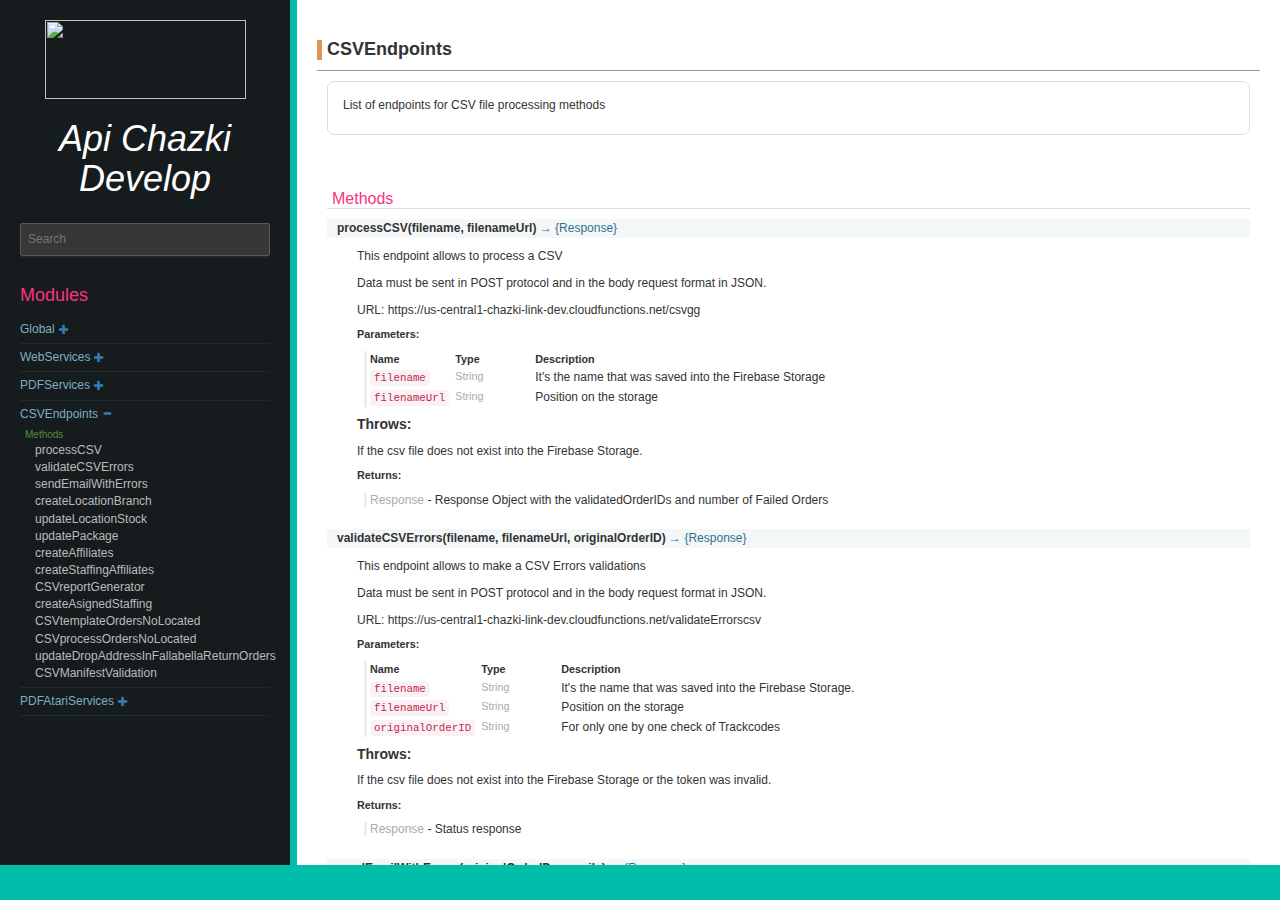
==== commit 60b4ef8c: "update documentation" ====
--- a/module-CSVEndpoints.html
+++ b/module-CSVEndpoints.html
@@ -32,7 +32,7 @@
         <ul></ul>
     </div>
     
-    <div class="lnb-api hidden"><h3>Modules</h3><ul><li><a href="module-Global.html">Global</a><button type="button" class="hidden toggle-subnav btn btn-link">  <span class="glyphicon glyphicon-plus"></span></button><div class="hidden" id="module:Global_sub"><div class="member-type">Methods</div><ul class="inner"><li><a href="module-Global.html#~OrdersStatus">Orders Status</a></li><li><a href="module-Global.html#~WebHooksDocumentation">WebHooks Documentation</a></li></ul></div></li><li><a href="module-WebServices.html">WebServices</a><button type="button" class="hidden toggle-subnav btn btn-link">  <span class="glyphicon glyphicon-plus"></span></button><div class="hidden" id="module:WebServices_sub"><div class="member-type">Methods</div><ul class="inner"><li><a href="module-WebServices.html#~uploadClientOrders">uploadClientOrders</a></li><li><a href="module-WebServices.html#~fnTrackOrderChazkiPosition">fnTrackOrderChazkiPosition</a></li><li><a href="module-WebServices.html#~fnOrderHistorialPublic">fnOrderHistorialPublic</a></li><li><a href="module-WebServices.html#~fnOrderHistorialPrivate">fnOrderHistorialPrivate</a></li><li><a href="module-WebServices.html#~fnOrderImages">fnOrderImages</a></li></ul></div></li><li><a href="module-PDFServices.html">PDFServices</a><button type="button" class="hidden toggle-subnav btn btn-link">  <span class="glyphicon glyphicon-plus"></span></button><div class="hidden" id="module:PDFServices_sub"><div class="member-type">Methods</div><ul class="inner"><li><a href="module-PDFServices.html#~createPDFByOrders">createPDFByOrders</a></li></ul></div></li><li><a href="module-CSVEndpoints.html">CSVEndpoints</a><button type="button" class="hidden toggle-subnav btn btn-link">  <span class="glyphicon glyphicon-plus"></span></button><div class="hidden" id="module:CSVEndpoints_sub"><div class="member-type">Methods</div><ul class="inner"><li><a href="module-CSVEndpoints.html#~processCSV">processCSV</a></li><li><a href="module-CSVEndpoints.html#~validateCSVErrors">validateCSVErrors</a></li><li><a href="module-CSVEndpoints.html#~sendEmailWithErrors">sendEmailWithErrors</a></li><li><a href="module-CSVEndpoints.html#~createLocationBranch">createLocationBranch</a></li><li><a href="module-CSVEndpoints.html#~updateLocationStock">updateLocationStock</a></li><li><a href="module-CSVEndpoints.html#~updatePackage">updatePackage</a></li><li><a href="module-CSVEndpoints.html#~createAffiliates">createAffiliates</a></li><li><a href="module-CSVEndpoints.html#~createStaffingAffiliates">createStaffingAffiliates</a></li><li><a href="module-CSVEndpoints.html#~CSVreportGenerator">CSVreportGenerator</a></li><li><a href="module-CSVEndpoints.html#~createAsignedStaffing">createAsignedStaffing</a></li><li><a href="module-CSVEndpoints.html#~CSVtemplateOrdersNoLocated">CSVtemplateOrdersNoLocated</a></li><li><a href="module-CSVEndpoints.html#~CSVprocessOrdersNoLocated">CSVprocessOrdersNoLocated</a></li><li><a href="module-CSVEndpoints.html#~updateDropAddressInFallabellaReturnOrders">updateDropAddressInFallabellaReturnOrders</a></li><li><a href="module-CSVEndpoints.html#~CSVManifestValidation">CSVManifestValidation</a></li></ul></div></li></ul></div>
+    <div class="lnb-api hidden"><h3>Modules</h3><ul><li><a href="module-Global.html">Global</a><button type="button" class="hidden toggle-subnav btn btn-link">  <span class="glyphicon glyphicon-plus"></span></button><div class="hidden" id="module:Global_sub"><div class="member-type">Methods</div><ul class="inner"><li><a href="module-Global.html#~OrdersStatus">Orders Status</a></li><li><a href="module-Global.html#~WebHooksDocumentation">WebHooks Documentation</a></li></ul></div></li><li><a href="module-WebServices.html">WebServices</a><button type="button" class="hidden toggle-subnav btn btn-link">  <span class="glyphicon glyphicon-plus"></span></button><div class="hidden" id="module:WebServices_sub"><div class="member-type">Methods</div><ul class="inner"><li><a href="module-WebServices.html#~uploadClientOrders">uploadClientOrders</a></li><li><a href="module-WebServices.html#~uploadOriginalOrdersFromIntegration">uploadOriginalOrdersFromIntegration</a></li><li><a href="module-WebServices.html#~orderStatusUpdateFun">orderStatusUpdateFun</a></li><li><a href="module-WebServices.html#~fnTrackOrderChazkiPosition">fnTrackOrderChazkiPosition</a></li><li><a href="module-WebServices.html#~fnOrderHistorialPublic">fnOrderHistorialPublic</a></li><li><a href="module-WebServices.html#~fnOrderHistorialPrivate">fnOrderHistorialPrivate</a></li><li><a href="module-WebServices.html#~fnOrderImages">fnOrderImages</a></li></ul></div></li><li><a href="module-PDFServices.html">PDFServices</a><button type="button" class="hidden toggle-subnav btn btn-link">  <span class="glyphicon glyphicon-plus"></span></button><div class="hidden" id="module:PDFServices_sub"><div class="member-type">Methods</div><ul class="inner"><li><a href="module-PDFServices.html#~createPDFByCSV">createPDFByCSV</a></li><li><a href="module-PDFServices.html#~createPDFByOrders">createPDFByOrders</a></li><li><a href="module-PDFServices.html#~createPDFByRoute">createPDFByRoute</a></li><li><a href="module-PDFServices.html#~createPDFbyLocations">createPDFbyLocations</a></li><li><a href="module-PDFServices.html#~createPDFAcuseOrder">createPDFAcuseOrder</a></li></ul></div></li><li><a href="module-CSVEndpoints.html">CSVEndpoints</a><button type="button" class="hidden toggle-subnav btn btn-link">  <span class="glyphicon glyphicon-plus"></span></button><div class="hidden" id="module:CSVEndpoints_sub"><div class="member-type">Methods</div><ul class="inner"><li><a href="module-CSVEndpoints.html#~processCSV">processCSV</a></li><li><a href="module-CSVEndpoints.html#~validateCSVErrors">validateCSVErrors</a></li><li><a href="module-CSVEndpoints.html#~sendEmailWithErrors">sendEmailWithErrors</a></li><li><a href="module-CSVEndpoints.html#~createLocationBranch">createLocationBranch</a></li><li><a href="module-CSVEndpoints.html#~updateLocationStock">updateLocationStock</a></li><li><a href="module-CSVEndpoints.html#~updatePackage">updatePackage</a></li><li><a href="module-CSVEndpoints.html#~createAffiliates">createAffiliates</a></li><li><a href="module-CSVEndpoints.html#~createStaffingAffiliates">createStaffingAffiliates</a></li><li><a href="module-CSVEndpoints.html#~CSVreportGenerator">CSVreportGenerator</a></li><li><a href="module-CSVEndpoints.html#~createAsignedStaffing">createAsignedStaffing</a></li><li><a href="module-CSVEndpoints.html#~CSVtemplateOrdersNoLocated">CSVtemplateOrdersNoLocated</a></li><li><a href="module-CSVEndpoints.html#~CSVprocessOrdersNoLocated">CSVprocessOrdersNoLocated</a></li><li><a href="module-CSVEndpoints.html#~updateDropAddressInFallabellaReturnOrders">updateDropAddressInFallabellaReturnOrders</a></li><li><a href="module-CSVEndpoints.html#~CSVManifestValidation">CSVManifestValidation</a></li></ul></div></li><li><a href="module-PDFAtariServices.html">PDFAtariServices</a><button type="button" class="hidden toggle-subnav btn btn-link">  <span class="glyphicon glyphicon-plus"></span></button><div class="hidden" id="module:PDFAtariServices_sub"><div class="member-type">Methods</div><ul class="inner"><li><a href="module-PDFAtariServices.html#~createAtariPDFFromCSV">createAtariPDFFromCSV</a></li></ul></div></li></ul></div>
 </nav>
 <div id="resizer"></div>
 
@@ -58,7 +58,7 @@
         <div class="container-overview">
         
             
-                <div class="description"><script type="text/javascript" src="https://unpkg.com/mermaid@7.1.0/dist/mermaid.min.js"></script><p>List of endpoints for register and consult of the orders status.</p></div>
+                <div class="description"><script type="text/javascript" src="https://unpkg.com/mermaid@7.1.0/dist/mermaid.min.js"></script><p>List of endpoints for CSV file processing methods</p></div>
             
 
             
@@ -175,6 +175,7 @@
     <div class="description">
         <script type="text/javascript" src="https://unpkg.com/mermaid@7.1.0/dist/mermaid.min.js"></script><p>This endpoint allows to process a CSV</p>
 <p>Data must be sent in POST protocol and in the body request format in JSON.</p>
+<p>URL: https://us-central1-chazki-link-dev.cloudfunctions.net/csvgg</p>
     </div>
     
 
@@ -249,7 +250,7 @@
 
             
 
-            <td class="description last"><p>It's the Url where the csv file was saved into the Firebase Storage</p></td>
+            <td class="description last"><p>Position on the storage</p></td>
         </tr>
 
     
@@ -295,7 +296,7 @@
 
 
 
-- <p>Response Object with the validatedOrderIDs and noFailedOrders</p>
+- <p>Response Object with the validatedOrderIDs and number of Failed Orders</p>
 
 
 
@@ -352,7 +353,7 @@
     
         <h4 class="name" id="~validateCSVErrors">
             
-                validateCSVErrors<span class="signature">(filename, filenameUrl, jsonData, originalOrderID, enterpriseID, userID, cityID, validateAddress)</span><span class="type-signature"> &rarr; {Response}</span>
+                validateCSVErrors<span class="signature">(filename, filenameUrl, originalOrderID)</span><span class="type-signature"> &rarr; {Response}</span>
                 
             
         </h4>
@@ -366,6 +367,7 @@
     <div class="description">
         <script type="text/javascript" src="https://unpkg.com/mermaid@7.1.0/dist/mermaid.min.js"></script><p>This endpoint allows to make a CSV Errors validations</p>
 <p>Data must be sent in POST protocol and in the body request format in JSON.</p>
+<p>URL: https://us-central1-chazki-link-dev.cloudfunctions.net/validateErrorscsv</p>
     </div>
     
 
@@ -447,25 +449,153 @@
 
         <tr>
             
-                <td class="name"><code>jsonData</code></td>
-            
-
-            <td class="type">
-            
-                
-<span class="param-type">Array.&lt;Object></span>
-
-
-            
-            </td>
-
-            
-
-            
-
-            <td class="description last">
-                <h6>Properties</h6>
-                
+                <td class="name"><code>originalOrderID</code></td>
+            
+
+            <td class="type">
+            
+                
+<span class="param-type">String</span>
+
+
+            
+            </td>
+
+            
+
+            
+
+            <td class="description last"><p>For only one by one check of Trackcodes</p></td>
+        </tr>
+
+    
+    </tbody>
+</table>
+
+    </div>
+    
+
+    
+
+    
+
+    
+
+    
+
+    
+    <h5>Throws:</h5>
+    
+            
+
+    <div class="param-desc">
+    
+        <p>If the csv file does not exist into the Firebase Storage or the token was invalid.</p>
+    
+    </div>
+
+
+        
+
+    
+    <div class="container-returns">
+        <h5>Returns:</h5>
+        
+                
+
+
+
+<span class="param-type">Response</span>
+
+
+
+
+
+- <p>Status response</p>
+
+
+
+
+            
+    </div>
+    
+
+    
+
+
+<dl class="details">
+
+    
+
+    
+
+    
+
+    
+
+    
+
+    
+
+    
+
+    
+
+    
+
+    
+
+    
+
+    
+
+    
+
+    
+
+    
+</dl>
+
+
+    
+
+</dd>
+
+            
+                
+
+<dt>
+    
+        <h4 class="name" id="~sendEmailWithErrors">
+            
+                sendEmailWithErrors<span class="signature">(originalOrderIDs, emails)</span><span class="type-signature"> &rarr; {Response}</span>
+                
+            
+        </h4>
+
+        
+    
+</dt>
+<dd>
+
+    
+    <div class="description">
+        <script type="text/javascript" src="https://unpkg.com/mermaid@7.1.0/dist/mermaid.min.js"></script><p>This endpoint allows to send email with errors</p>
+<p>Data must be sent in POST protocol and in the body request format in JSON.</p>
+<p>URL: https://us-central1-chazki-link-dev.cloudfunctions.net/sendEmailErrors</p>
+    </div>
+    
+
+    
+
+    
+
+    
+
+    
+    <div class="container-params">
+        <h5>Parameters:</h5>
+        
 <table class="params">
     <thead>
     <tr>
@@ -476,8 +606,6 @@
         <th>Type</th>
 
         
-        <th>Attributes</th>
-        
 
         
 
@@ -490,194 +618,52 @@
 
         <tr>
             
-                <td class="name"><code>dropPoint</code></td>
-            
-
-            <td class="type">
-            
-                
-<span class="param-type">Array.&lt;String></span>
-
-
-            
-            </td>
-
-            
-                <td class="attributes">
-                
-                    &lt;optional><br>
-                
-
-                
-
-                
-                </td>
-            
-
-            
-
-            <td class="description last"></td>
-        </tr>
-
-    
-
-        <tr>
-            
-                <td class="name"><code>pickUpPoint</code></td>
-            
-
-            <td class="type">
-            
-                
-<span class="param-type">Array.&lt;String></span>
-
-
-            
-            </td>
-
-            
-                <td class="attributes">
-                
-                    &lt;optional><br>
-                
-
-                
-
-                
-                </td>
-            
-
-            
-
-            <td class="description last"></td>
+                <td class="name"><code>originalOrderIDs</code></td>
+            
+
+            <td class="type">
+            
+                
+<span class="param-type">String</span>
+
+
+            
+            </td>
+
+            
+
+            
+
+            <td class="description last"><p>Array of Original Orders Identificators</p></td>
+        </tr>
+
+    
+
+        <tr>
+            
+                <td class="name"><code>emails</code></td>
+            
+
+            <td class="type">
+            
+                
+<span class="param-type">String</span>
+
+
+            
+            </td>
+
+            
+
+            
+
+            <td class="description last"><p>array of emails</p></td>
         </tr>
 
     
     </tbody>
 </table>
 
-            </td>
-        </tr>
-
-    
-
-        <tr>
-            
-                <td class="name"><code>originalOrderID</code></td>
-            
-
-            <td class="type">
-            
-                
-<span class="param-type">String</span>
-
-
-            
-            </td>
-
-            
-
-            
-
-            <td class="description last"><p>For only one by one check of Trackcodes</p></td>
-        </tr>
-
-    
-
-        <tr>
-            
-                <td class="name"><code>enterpriseID</code></td>
-            
-
-            <td class="type">
-            
-                
-<span class="param-type">String</span>
-
-
-            
-            </td>
-
-            
-
-            
-
-            <td class="description last"><p>enterprise Identificator</p></td>
-        </tr>
-
-    
-
-        <tr>
-            
-                <td class="name"><code>userID</code></td>
-            
-
-            <td class="type">
-            
-                
-<span class="param-type">String</span>
-
-
-            
-            </td>
-
-            
-
-            
-
-            <td class="description last"><p>user Identificator</p></td>
-        </tr>
-
-    
-
-        <tr>
-            
-                <td class="name"><code>cityID</code></td>
-            
-
-            <td class="type">
-            
-                
-<span class="param-type">String</span>
-
-
-            
-            </td>
-
-            
-
-            
-
-            <td class="description last"></td>
-        </tr>
-
-    
-
-        <tr>
-            
-                <td class="name"><code>validateAddress</code></td>
-            
-
-            <td class="type">
-            
-                
-<span class="param-type">Boolean</span>
-
-
-            
-            </td>
-
-            
-
-            
-
-            <td class="description last"></td>
-        </tr>
-
-    
-    </tbody>
-</table>
-
     </div>
     
 
@@ -772,9 +758,9 @@
 
 <dt>
     
-        <h4 class="name" id="~sendEmailWithErrors">
-            
-                sendEmailWithErrors<span class="signature">(originalOrderIDs, enterpriseID, emails)</span><span class="type-signature"> &rarr; {Response}</span>
+        <h4 class="name" id="~createLocationBranch">
+            
+                createLocationBranch<span class="signature">(filename, filenameUrl)</span><span class="type-signature"> &rarr; {Response}</span>
                 
             
         </h4>
@@ -786,8 +772,9 @@
 
     
     <div class="description">
-        <script type="text/javascript" src="https://unpkg.com/mermaid@7.1.0/dist/mermaid.min.js"></script><p>This endpoint allows to send email with errors</p>
+        <script type="text/javascript" src="https://unpkg.com/mermaid@7.1.0/dist/mermaid.min.js"></script><p>This endpoint allows to create a Location Branch</p>
 <p>Data must be sent in POST protocol and in the body request format in JSON.</p>
+<p>URL: https://us-central1-chazki-link-dev.cloudfunctions.net/createLocationBranchCSV</p>
     </div>
     
 
@@ -823,69 +810,46 @@
 
         <tr>
             
-                <td class="name"><code>originalOrderIDs</code></td>
-            
-
-            <td class="type">
-            
-                
-<span class="param-type">String</span>
-
-
-            
-            </td>
-
-            
-
-            
-
-            <td class="description last"><p>Array of Original Orders Identificators</p></td>
-        </tr>
-
-    
-
-        <tr>
-            
-                <td class="name"><code>enterpriseID</code></td>
-            
-
-            <td class="type">
-            
-                
-<span class="param-type">String</span>
-
-
-            
-            </td>
-
-            
-
-            
-
-            <td class="description last"><p>enterprise Identificator</p></td>
-        </tr>
-
-    
-
-        <tr>
-            
-                <td class="name"><code>emails</code></td>
-            
-
-            <td class="type">
-            
-                
-<span class="param-type">String</span>
-
-
-            
-            </td>
-
-            
-
-            
-
-            <td class="description last"><p>array of emails</p></td>
+                <td class="name"><code>filename</code></td>
+            
+
+            <td class="type">
+            
+                
+<span class="param-type">String</span>
+
+
+            
+            </td>
+
+            
+
+            
+
+            <td class="description last"><p>It's the name that was saved into the Firebase Storage.</p></td>
+        </tr>
+
+    
+
+        <tr>
+            
+                <td class="name"><code>filenameUrl</code></td>
+            
+
+            <td class="type">
+            
+                
+<span class="param-type">String</span>
+
+
+            
+            </td>
+
+            
+
+            
+
+            <td class="description last"><p>Position on the storage</p></td>
         </tr>
 
     
@@ -931,7 +895,7 @@
 
 
 
-- <p>Status response</p>
+- <p>Response Object with validatedOrderIDs and errors array if exist.</p>
 
 
 
@@ -986,9 +950,9 @@
 
 <dt>
     
-        <h4 class="name" id="~createLocationBranch">
-            
-                createLocationBranch<span class="signature">(filename, filenameUrl)</span><span class="type-signature"> &rarr; {Response}</span>
+        <h4 class="name" id="~updateLocationStock">
+            
+                updateLocationStock<span class="signature">(filename, filenameUrl)</span><span class="type-signature"> &rarr; {Response}</span>
                 
             
         </h4>
@@ -1000,8 +964,9 @@
 
     
     <div class="description">
-        <script type="text/javascript" src="https://unpkg.com/mermaid@7.1.0/dist/mermaid.min.js"></script><p>This endpoint allows to create a Location Branch</p>
+        <script type="text/javascript" src="https://unpkg.com/mermaid@7.1.0/dist/mermaid.min.js"></script><p>This endpoint allows to update the Location of Stock in Orders</p>
 <p>Data must be sent in POST protocol and in the body request format in JSON.</p>
+<p>URL: https://us-central1-chazki-link-dev.cloudfunctions.net/UpdateLocationStock</p>
     </div>
     
 
@@ -1122,7 +1087,7 @@
 
 
 
-- <p>Response Object with validatedOrderIDs and errors array if exist.</p>
+- <p>Response Object with ordersUpdated and errors array if exist.</p>
 
 
 
@@ -1177,9 +1142,9 @@
 
 <dt>
     
-        <h4 class="name" id="~updateLocationStock">
-            
-                updateLocationStock<span class="signature">(filename, filenameUrl)</span><span class="type-signature"> &rarr; {Response}</span>
+        <h4 class="name" id="~updatePackage">
+            
+                updatePackage<span class="signature">(filename, filenameUrl, enterpriseID)</span><span class="type-signature"> &rarr; {Response}</span>
                 
             
         </h4>
@@ -1191,8 +1156,9 @@
 
     
     <div class="description">
-        <script type="text/javascript" src="https://unpkg.com/mermaid@7.1.0/dist/mermaid.min.js"></script><p>This endpoint allows to update the Location of Stock in Orders</p>
+        <script type="text/javascript" src="https://unpkg.com/mermaid@7.1.0/dist/mermaid.min.js"></script><p>This endpoint allows to update a Package</p>
 <p>Data must be sent in POST protocol and in the body request format in JSON.</p>
+<p>URL: https://us-central1-chazki-link-dev.cloudfunctions.net/updatePackageCSV</p>
     </div>
     
 
@@ -1271,6 +1237,29 @@
         </tr>
 
     
+
+        <tr>
+            
+                <td class="name"><code>enterpriseID</code></td>
+            
+
+            <td class="type">
+            
+                
+<span class="param-type">String</span>
+
+
+            
+            </td>
+
+            
+
+            
+
+            <td class="description last"><p>Enterprise identificator</p></td>
+        </tr>
+
+    
     </tbody>
 </table>
 
@@ -1313,7 +1302,7 @@
 
 
 
-- <p>Response Object with ordersUpdated and errors array if exist.</p>
+- <p>Response Object with validatedOrderIDs and errors array if exist.</p>
 
 
 
@@ -1368,9 +1357,9 @@
 
 <dt>
     
-        <h4 class="name" id="~updatePackage">
-            
-                updatePackage<span class="signature">(filename, filenameUrl, enterpriseID)</span><span class="type-signature"> &rarr; {Response}</span>
+        <h4 class="name" id="~createAffiliates">
+            
+                createAffiliates<span class="signature">(filename, filenameUrl, userID, cityID)</span><span class="type-signature"> &rarr; {Response}</span>
                 
             
         </h4>
@@ -1382,8 +1371,9 @@
 
     
     <div class="description">
-        <script type="text/javascript" src="https://unpkg.com/mermaid@7.1.0/dist/mermaid.min.js"></script><p>This endpoint allows to update a Package</p>
+        <script type="text/javascript" src="https://unpkg.com/mermaid@7.1.0/dist/mermaid.min.js"></script><p>This endpoint allows to create Affiliates</p>
 <p>Data must be sent in POST protocol and in the body request format in JSON.</p>
+<p>URL: https://us-central1-chazki-link-dev.cloudfunctions.net/uploadAffiliates</p>
     </div>
     
 
@@ -1465,23 +1455,46 @@
 
         <tr>
             
-                <td class="name"><code>enterpriseID</code></td>
-            
-
-            <td class="type">
-            
-                
-<span class="param-type">String</span>
-
-
-            
-            </td>
-
-            
-
-            
-
-            <td class="description last"></td>
+                <td class="name"><code>userID</code></td>
+            
+
+            <td class="type">
+            
+                
+<span class="param-type">String</span>
+
+
+            
+            </td>
+
+            
+
+            
+
+            <td class="description last"><p>User identificator</p></td>
+        </tr>
+
+    
+
+        <tr>
+            
+                <td class="name"><code>cityID</code></td>
+            
+
+            <td class="type">
+            
+                
+<span class="param-type">String</span>
+
+
+            
+            </td>
+
+            
+
+            
+
+            <td class="description last"><p>City identificator</p></td>
         </tr>
 
     
@@ -1527,7 +1540,7 @@
 
 
 
-- <p>Response Object with validatedOrderIDs and errors array if exist.</p>
+- <p>Response Object with the number of Failed and Successed Users created. It also throws an errors array if exist.</p>
 
 
 
@@ -1582,9 +1595,9 @@
 
 <dt>
     
-        <h4 class="name" id="~createAffiliates">
-            
-                createAffiliates<span class="signature">(filename, filenameUrl, userID, cityID)</span><span class="type-signature"> &rarr; {Response}</span>
+        <h4 class="name" id="~createStaffingAffiliates">
+            
+                createStaffingAffiliates<span class="signature">(filename, filenameUrl, type)</span><span class="type-signature"> &rarr; {Response}</span>
                 
             
         </h4>
@@ -1598,6 +1611,7 @@
     <div class="description">
         <script type="text/javascript" src="https://unpkg.com/mermaid@7.1.0/dist/mermaid.min.js"></script><p>This endpoint allows to create Staffing Affiliates</p>
 <p>Data must be sent in POST protocol and in the body request format in JSON.</p>
+<p>URL: https://us-central1-chazki-link-dev.cloudfunctions.net/createStaffingAffiliatesCSV</p>
     </div>
     
 
@@ -1679,243 +1693,6 @@
 
         <tr>
             
-                <td class="name"><code>userID</code></td>
-            
-
-            <td class="type">
-            
-                
-<span class="param-type">String</span>
-
-
-            
-            </td>
-
-            
-
-            
-
-            <td class="description last"></td>
-        </tr>
-
-    
-
-        <tr>
-            
-                <td class="name"><code>cityID</code></td>
-            
-
-            <td class="type">
-            
-                
-<span class="param-type">String</span>
-
-
-            
-            </td>
-
-            
-
-            
-
-            <td class="description last"></td>
-        </tr>
-
-    
-    </tbody>
-</table>
-
-    </div>
-    
-
-    
-
-    
-
-    
-
-    
-
-    
-    <h5>Throws:</h5>
-    
-            
-
-    <div class="param-desc">
-    
-        <p>If the csv file does not exist into the Firebase Storage or the token was invalid.</p>
-    
-    </div>
-
-
-        
-
-    
-    <div class="container-returns">
-        <h5>Returns:</h5>
-        
-                
-
-
-
-<span class="param-type">Response</span>
-
-
-
-
-
-- <p>Response Object with noFailedUsers, noSuccessUsers and errors array.</p>
-
-
-
-
-            
-    </div>
-    
-
-    
-
-
-<dl class="details">
-
-    
-
-    
-
-    
-
-    
-
-    
-
-    
-
-    
-
-    
-
-    
-
-    
-
-    
-
-    
-
-    
-
-    
-
-    
-</dl>
-
-
-    
-
-</dd>
-
-            
-                
-
-<dt>
-    
-        <h4 class="name" id="~createStaffingAffiliates">
-            
-                createStaffingAffiliates<span class="signature">(filename, filenameUrl, type)</span><span class="type-signature"> &rarr; {Response}</span>
-                
-            
-        </h4>
-
-        
-    
-</dt>
-<dd>
-
-    
-    <div class="description">
-        <script type="text/javascript" src="https://unpkg.com/mermaid@7.1.0/dist/mermaid.min.js"></script><p>This endpoint allows to create Staffing Affiliates</p>
-<p>Data must be sent in POST protocol and in the body request format in JSON.</p>
-    </div>
-    
-
-    
-
-    
-
-    
-
-    
-    <div class="container-params">
-        <h5>Parameters:</h5>
-        
-<table class="params">
-    <thead>
-    <tr>
-        
-        <th>Name</th>
-        
-
-        <th>Type</th>
-
-        
-
-        
-
-        <th class="last">Description</th>
-    </tr>
-    </thead>
-
-    <tbody>
-    
-
-        <tr>
-            
-                <td class="name"><code>filename</code></td>
-            
-
-            <td class="type">
-            
-                
-<span class="param-type">String</span>
-
-
-            
-            </td>
-
-            
-
-            
-
-            <td class="description last"><p>It's the name that was saved into the Firebase Storage.</p></td>
-        </tr>
-
-    
-
-        <tr>
-            
-                <td class="name"><code>filenameUrl</code></td>
-            
-
-            <td class="type">
-            
-                
-<span class="param-type">String</span>
-
-
-            
-            </td>
-
-            
-
-            
-
-            <td class="description last"><p>Position on the storage</p></td>
-        </tr>
-
-    
-
-        <tr>
-            
                 <td class="name"><code>type</code></td>
             
 
@@ -1932,7 +1709,7 @@
 
             
 
-            <td class="description last"><p>typeStaffing</p></td>
+            <td class="description last"><p>type of Staffing</p></td>
         </tr>
 
     
@@ -2049,6 +1826,7 @@
     <div class="description">
         <script type="text/javascript" src="https://unpkg.com/mermaid@7.1.0/dist/mermaid.min.js"></script><p>This endpoint allows to Generate a CSV Report</p>
 <p>Data must be sent in POST protocol and in the body request format in JSON.</p>
+<p>URL: https://us-central1-chazki-link-dev.cloudfunctions.net/createCSVreportGenerator</p>
     </div>
     
 
@@ -2309,6 +2087,7 @@
     <div class="description">
         <script type="text/javascript" src="https://unpkg.com/mermaid@7.1.0/dist/mermaid.min.js"></script><p>This endpoint allows to create an Asigned Staffing</p>
 <p>Data must be sent in POST protocol and in the body request format in JSON.</p>
+<p>URL: https://us-central1-chazki-link-dev.cloudfunctions.net/fnCreateAsignedStaffing</p>
     </div>
     
 
@@ -2360,7 +2139,7 @@
 
             
 
-            <td class="description last"></td>
+            <td class="description last"><p>Enterprise identificator</p></td>
         </tr>
 
     
@@ -2383,7 +2162,7 @@
 
             
 
-            <td class="description last"></td>
+            <td class="description last"><p>Branch Office identificator</p></td>
         </tr>
 
     
@@ -2509,7 +2288,7 @@
     
         <h4 class="name" id="~CSVtemplateOrdersNoLocated">
             
-                CSVtemplateOrdersNoLocated<span class="signature">(ordersIDs, filters, filename, filenameUrl, enterpriseID)</span><span class="type-signature"> &rarr; {Response}</span>
+                CSVtemplateOrdersNoLocated<span class="signature">(filename, filenameUrl, enterpriseID, ordersIDs, filters)</span><span class="type-signature"> &rarr; {Response}</span>
                 
             
         </h4>
@@ -2523,6 +2302,7 @@
     <div class="description">
         <script type="text/javascript" src="https://unpkg.com/mermaid@7.1.0/dist/mermaid.min.js"></script><p>This endpoint allows to get a template with Orders No Located</p>
 <p>Data must be sent in POST protocol and in the body request format in JSON.</p>
+<p>URL: https://us-central1-chazki-link-dev.cloudfunctions.net/templateCSVOrdersNoLocated</p>
     </div>
     
 
@@ -2558,6 +2338,75 @@
 
         <tr>
             
+                <td class="name"><code>filename</code></td>
+            
+
+            <td class="type">
+            
+                
+<span class="param-type">String</span>
+
+
+            
+            </td>
+
+            
+
+            
+
+            <td class="description last"><p>It's the name that was saved into the Firebase Storage.</p></td>
+        </tr>
+
+    
+
+        <tr>
+            
+                <td class="name"><code>filenameUrl</code></td>
+            
+
+            <td class="type">
+            
+                
+<span class="param-type">String</span>
+
+
+            
+            </td>
+
+            
+
+            
+
+            <td class="description last"><p>Position on the storage</p></td>
+        </tr>
+
+    
+
+        <tr>
+            
+                <td class="name"><code>enterpriseID</code></td>
+            
+
+            <td class="type">
+            
+                
+<span class="param-type">String</span>
+
+
+            
+            </td>
+
+            
+
+            
+
+            <td class="description last"><p>It's the enterprise identificator as a known code.</p></td>
+        </tr>
+
+    
+
+        <tr>
+            
                 <td class="name"><code>ordersIDs</code></td>
             
 
@@ -2574,7 +2423,7 @@
 
             
 
-            <td class="description last"><p>send if you don't have a filename csv</p></td>
+            <td class="description last"><p>send only if you don't have a filename, filenameUrl csv</p></td>
         </tr>
 
     
@@ -2760,75 +2609,6 @@
         </tr>
 
     
-
-        <tr>
-            
-                <td class="name"><code>filename</code></td>
-            
-
-            <td class="type">
-            
-                
-<span class="param-type">String</span>
-
-
-            
-            </td>
-
-            
-
-            
-
-            <td class="description last"><p>It's the name that was saved into the Firebase Storage.</p></td>
-        </tr>
-
-    
-
-        <tr>
-            
-                <td class="name"><code>filenameUrl</code></td>
-            
-
-            <td class="type">
-            
-                
-<span class="param-type">String</span>
-
-
-            
-            </td>
-
-            
-
-            
-
-            <td class="description last"><p>Position on the storage</p></td>
-        </tr>
-
-    
-
-        <tr>
-            
-                <td class="name"><code>enterpriseID</code></td>
-            
-
-            <td class="type">
-            
-                
-<span class="param-type">String</span>
-
-
-            
-            </td>
-
-            
-
-            
-
-            <td class="description last"><p>It's the enterprise identificator as a known code.</p></td>
-        </tr>
-
-    
     </tbody>
 </table>
 
@@ -2871,7 +2651,7 @@
 
 
 
-- <p>Response Object with an urlTemplate field and status response.</p>
+- <p>Response Object with an urlTemplate and status response.</p>
 
 
 
@@ -2928,7 +2708,7 @@
     
         <h4 class="name" id="~CSVprocessOrdersNoLocated">
             
-                CSVprocessOrdersNoLocated<span class="signature">(ordersIDs, filters, filename, filenameUrl, enterpriseID)</span><span class="type-signature"> &rarr; {Response}</span>
+                CSVprocessOrdersNoLocated<span class="signature">(filename, filenameUrl, enterpriseID, ordersIDs, filters)</span><span class="type-signature"> &rarr; {Response}</span>
                 
             
         </h4>
@@ -2942,6 +2722,7 @@
     <div class="description">
         <script type="text/javascript" src="https://unpkg.com/mermaid@7.1.0/dist/mermaid.min.js"></script><p>This endpoint allows to process CSV with Orders No Located</p>
 <p>Data must be sent in POST protocol and in the body request format in JSON.</p>
+<p>URL: https://us-central1-chazki-link-dev.cloudfunctions.net/processCSVOrdersNoLocated</p>
     </div>
     
 
@@ -2977,6 +2758,75 @@
 
         <tr>
             
+                <td class="name"><code>filename</code></td>
+            
+
+            <td class="type">
+            
+                
+<span class="param-type">String</span>
+
+
+            
+            </td>
+
+            
+
+            
+
+            <td class="description last"><p>It's the name that was saved into the Firebase Storage.</p></td>
+        </tr>
+
+    
+
+        <tr>
+            
+                <td class="name"><code>filenameUrl</code></td>
+            
+
+            <td class="type">
+            
+                
+<span class="param-type">String</span>
+
+
+            
+            </td>
+
+            
+
+            
+
+            <td class="description last"><p>Position on the storage</p></td>
+        </tr>
+
+    
+
+        <tr>
+            
+                <td class="name"><code>enterpriseID</code></td>
+            
+
+            <td class="type">
+            
+                
+<span class="param-type">String</span>
+
+
+            
+            </td>
+
+            
+
+            
+
+            <td class="description last"><p>It's the enterprise identificator as a known code.</p></td>
+        </tr>
+
+    
+
+        <tr>
+            
                 <td class="name"><code>ordersIDs</code></td>
             
 
@@ -2993,7 +2843,7 @@
 
             
 
-            <td class="description last"><p>send if you don't have a filename csv</p></td>
+            <td class="description last"><p>send if you don't have a filename, filenameUrl csv</p></td>
         </tr>
 
     
@@ -3179,75 +3029,6 @@
         </tr>
 
     
-
-        <tr>
-            
-                <td class="name"><code>filename</code></td>
-            
-
-            <td class="type">
-            
-                
-<span class="param-type">String</span>
-
-
-            
-            </td>
-
-            
-
-            
-
-            <td class="description last"><p>It's the name that was saved into the Firebase Storage.</p></td>
-        </tr>
-
-    
-
-        <tr>
-            
-                <td class="name"><code>filenameUrl</code></td>
-            
-
-            <td class="type">
-            
-                
-<span class="param-type">String</span>
-
-
-            
-            </td>
-
-            
-
-            
-
-            <td class="description last"><p>Position on the storage</p></td>
-        </tr>
-
-    
-
-        <tr>
-            
-                <td class="name"><code>enterpriseID</code></td>
-            
-
-            <td class="type">
-            
-                
-<span class="param-type">String</span>
-
-
-            
-            </td>
-
-            
-
-            
-
-            <td class="description last"><p>It's the enterprise identificator as a known code.</p></td>
-        </tr>
-
-    
     </tbody>
 </table>
 
@@ -3290,7 +3071,7 @@
 
 
 
-- <p>Response Object with an array that contains ordersCreatedID and noFailedOrders.</p>
+- <p>Response Object with an array that contains ordersCreatedID and number of Failed Orders.</p>
 
 
 
@@ -3361,6 +3142,7 @@
     <div class="description">
         <script type="text/javascript" src="https://unpkg.com/mermaid@7.1.0/dist/mermaid.min.js"></script><p>This endpoint allows to update Drop Addresses in Return Orders from Falabella Enterprise</p>
 <p>Data must be sent in POST protocol and in the body request format in JSON.  The csv file must had been saved with an extra column as &quot;CODIGO ALMACEN&quot; so the BranchCode.</p>
+<p>URL: https://us-central1-chazki-link-dev.cloudfunctions.net/UpdateDropAddressInFalabellaReturnOrders</p>
     </div>
     
 
@@ -3551,7 +3333,8 @@
     
     <div class="description">
         <script type="text/javascript" src="https://unpkg.com/mermaid@7.1.0/dist/mermaid.min.js"></script><p>This endpoint allows to make a CSV Manifest Validation</p>
-<p>Data must be sent in POST protocol and in the body request format in JSON.</p>
+<p>Data must be sent in POST protocol and in the body request format in JSON</p>
+<p>URL: https://us-central1-chazki-link-dev.cloudfunctions.net/uploadManifestEnterprise</p>
     </div>
     
 
@@ -3649,7 +3432,7 @@
 
             
 
-            <td class="description last"><p>It's the enterprise identificator know as an known code</p></td>
+            <td class="description last"><p>Enterprise identificator</p></td>
         </tr>
 
     
@@ -3695,7 +3478,7 @@
 
 
 
-- <p>Response Object with an array with validatedOrderTrackCodes and the number of the ordersUpdated</p>
+- <p>Response Object with an array with a counter of existing and missing Track codes. If exist missing trackCodes it gets an urlFileMissingTrackcodes.</p>
 
 
 
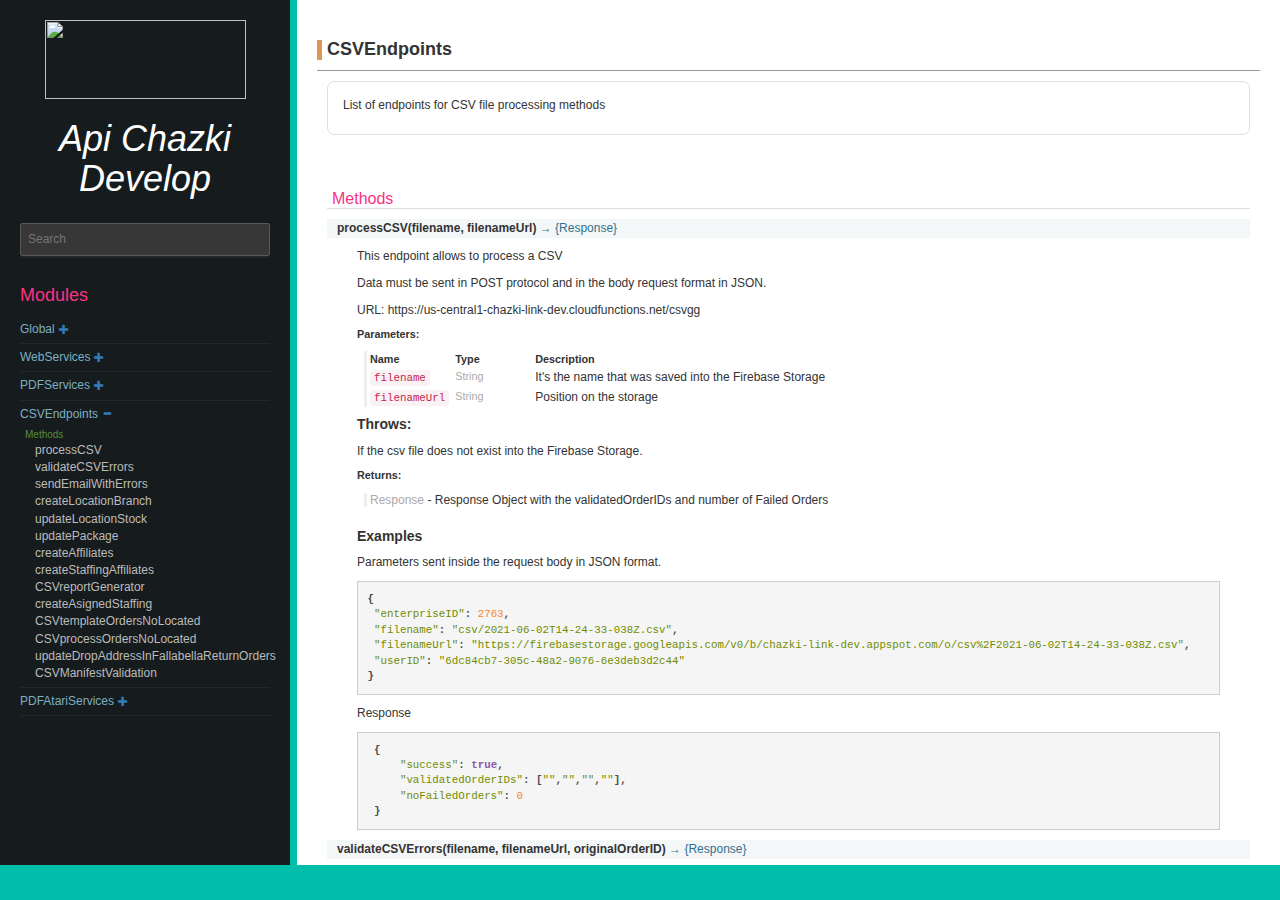
==== commit 7214e402: "update documentation" ====
--- a/module-CSVEndpoints.html
+++ b/module-CSVEndpoints.html
@@ -343,6 +343,26 @@
 
 
     
+        <h5>Examples</h5>
+        
+        <p class="code-caption">Parameters sent inside the request body in JSON format.</p>
+    
+    <pre class="prettyprint"><code>{
+ "enterpriseID": 2763,
+ "filename": "csv/2021-06-02T14-24-33-038Z.csv",
+ "filenameUrl": "https://firebasestorage.googleapis.com/v0/b/chazki-link-dev.appspot.com/o/csv%2F2021-06-02T14-24-33-038Z.csv",
+ "userID": "6dc84cb7-305c-48a2-9076-6e3deb3d2c44"
+}</code></pre>
+
+        <p class="code-caption">Response</p>
+    
+    <pre class="prettyprint"><code> {
+     "success": true,
+     "validatedOrderIDs": ["","","",""],
+     "noFailedOrders": 0
+ }</code></pre>
+
+    
 
 </dd>
 
@@ -556,6 +576,24 @@
     
 </dl>
 
+
+    
+        <h5>Examples</h5>
+        
+        <p class="code-caption">Parameters sent inside the request body in JSON format.</p>
+    
+    <pre class="prettyprint"><code>{
+ "enterpriseID": 2763,
+ "filename": "csv/2021-06-02T14-24-33-038Z.csv",
+ "filenameUrl": "https://firebasestorage.googleapis.com/v0/b/chazki-link-dev.appspot.com/o/csv%2F2021-06-02T14-24-33-038Z.csv",
+ "originalOrderID": "42903"
+}</code></pre>
+
+        <p class="code-caption">Response</p>
+    
+    <pre class="prettyprint"><code> {
+     "success": true
+ }</code></pre>
 
     
 
@@ -3310,6 +3348,25 @@
 
 
     
+        <h5>Examples</h5>
+        
+        <p class="code-caption">Parameters sent inside the request body in JSON format.</p>
+    
+    <pre class="prettyprint"><code>{
+ "filename": "csv/2021-11-24T18-35-32-846Zreturn_orders_falabella.csv",
+ "filenameUrl" : "csv/2021-11-24T18-35-32-846Zreturn_orders_falabella.csv"
+}</code></pre>
+
+        <p class="code-caption">Response</p>
+    
+    <pre class="prettyprint"><code> {
+     "success": true,
+     "errors": ["","",""],
+     "validatedOrderTrackCodes": 0,
+     "ordersUpdated": 1
+ }</code></pre>
+
+    
 
 </dd>
 
